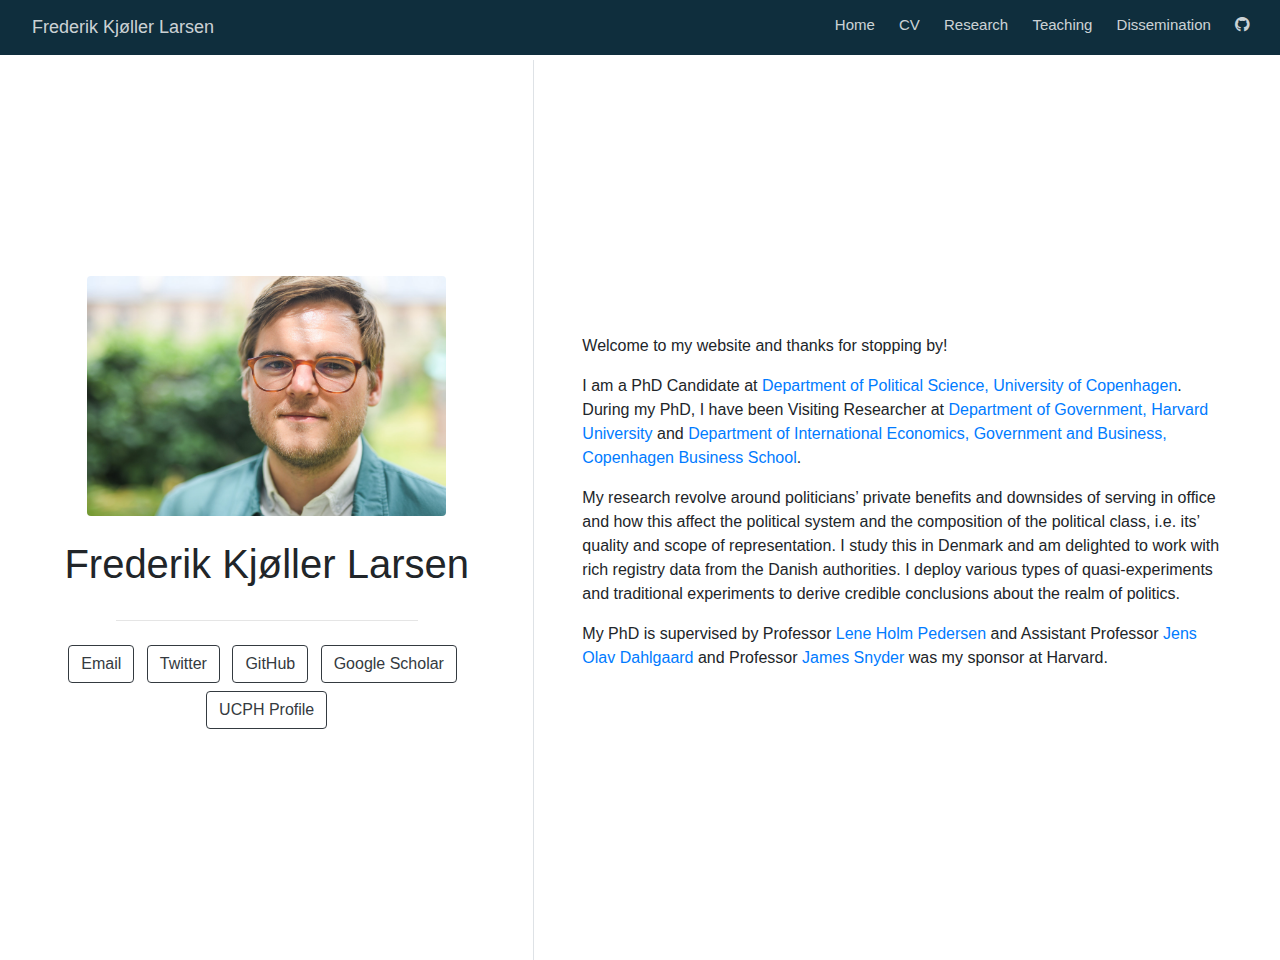
==== docs/index.html @ fbfe48b0 "update" ====
<!doctype html>
<html lang="en">
  <head>
    <!-- Required meta tags -->
    <meta charset="utf-8">
    <meta name="viewport" content="width=device-width, initial-scale=1, shrink-to-fit=no">

    <!-- Bootstrap CSS -->
    <link rel="stylesheet" href="https://stackpath.bootstrapcdn.com/bootstrap/4.5.0/css/bootstrap.min.css">

    <link href="https://fonts.googleapis.com/css2?family=Roboto+Slab&display=swap" rel="stylesheet">
    <style type="text/css">body {font-family: 'Roboto Slab', serif;}</style>

    <title>Frederik Kjøller Larsen</title>

    
          <!--radix_placeholder_navigation_in_header-->
          <meta name="distill:offset" content=""/>

          <script type="application/javascript">

            window.headroom_prevent_pin = false;

            window.document.addEventListener("DOMContentLoaded", function (event) {

              // initialize headroom for banner
              var header = $('header').get(0);
              var headerHeight = header.offsetHeight;
              var headroom = new Headroom(header, {
                tolerance: 5,
                onPin : function() {
                  if (window.headroom_prevent_pin) {
                    window.headroom_prevent_pin = false;
                    headroom.unpin();
                  }
                }
              });
              headroom.init();
              if(window.location.hash)
                headroom.unpin();
              $(header).addClass('headroom--transition');

              // offset scroll location for banner on hash change
              // (see: https://github.com/WickyNilliams/headroom.js/issues/38)
              window.addEventListener("hashchange", function(event) {
                window.scrollTo(0, window.pageYOffset - (headerHeight + 25));
              });

              // responsive menu
              $('.distill-site-header').each(function(i, val) {
                var topnav = $(this);
                var toggle = topnav.find('.nav-toggle');
                toggle.on('click', function() {
                  topnav.toggleClass('responsive');
                });
              });

              // nav dropdowns
              $('.nav-dropbtn').click(function(e) {
                $(this).next('.nav-dropdown-content').toggleClass('nav-dropdown-active');
                $(this).parent().siblings('.nav-dropdown')
                   .children('.nav-dropdown-content').removeClass('nav-dropdown-active');
              });
              $("body").click(function(e){
                $('.nav-dropdown-content').removeClass('nav-dropdown-active');
              });
              $(".nav-dropdown").click(function(e){
                e.stopPropagation();
              });
            });
          </script>

          <style type="text/css">

          /* Theme (user-documented overrideables for nav appearance) */

          .distill-site-nav {
            color: rgba(255, 255, 255, 0.8);
            background-color: #0F2E3D;
            font-size: 15px;
            font-weight: 300;
          }

          .distill-site-nav a {
            color: inherit;
            text-decoration: none;
          }

          .distill-site-nav a:hover {
            color: white;
          }

          @media print {
            .distill-site-nav {
              display: none;
            }
          }

          .distill-site-header {

          }

          .distill-site-footer {

          }


          /* Site Header */

          .distill-site-header {
            width: 100%;
            box-sizing: border-box;
            z-index: 3;
          }

          .distill-site-header .nav-left {
            display: inline-block;
            margin-left: 8px;
          }

          @media screen and (max-width: 768px) {
            .distill-site-header .nav-left {
              margin-left: 0;
            }
          }


          .distill-site-header .nav-right {
            float: right;
            margin-right: 8px;
          }

          .distill-site-header a,
          .distill-site-header .title {
            display: inline-block;
            text-align: center;
            padding: 14px 10px 14px 10px;
          }

          .distill-site-header .title {
            font-size: 18px;
            min-width: 150px;
          }

          .distill-site-header .logo {
            padding: 0;
          }

          .distill-site-header .logo img {
            display: none;
            max-height: 20px;
            width: auto;
            margin-bottom: -4px;
          }

          .distill-site-header .nav-image img {
            max-height: 18px;
            width: auto;
            display: inline-block;
            margin-bottom: -3px;
          }



          @media screen and (min-width: 1000px) {
            .distill-site-header .logo img {
              display: inline-block;
            }
            .distill-site-header .nav-left {
              margin-left: 20px;
            }
            .distill-site-header .nav-right {
              margin-right: 20px;
            }
            .distill-site-header .title {
              padding-left: 12px;
            }
          }


          .distill-site-header .nav-toggle {
            display: none;
          }

          .nav-dropdown {
            display: inline-block;
            position: relative;
          }

          .nav-dropdown .nav-dropbtn {
            border: none;
            outline: none;
            color: rgba(255, 255, 255, 0.8);
            padding: 16px 10px;
            background-color: transparent;
            font-family: inherit;
            font-size: inherit;
            font-weight: inherit;
            margin: 0;
            margin-top: 1px;
            z-index: 2;
          }

          .nav-dropdown-content {
            display: none;
            position: absolute;
            background-color: white;
            min-width: 200px;
            border: 1px solid rgba(0,0,0,0.15);
            border-radius: 4px;
            box-shadow: 0px 8px 16px 0px rgba(0,0,0,0.1);
            z-index: 1;
            margin-top: 2px;
            white-space: nowrap;
            padding-top: 4px;
            padding-bottom: 4px;
          }

          .nav-dropdown-content hr {
            margin-top: 4px;
            margin-bottom: 4px;
            border: none;
            border-bottom: 1px solid rgba(0, 0, 0, 0.1);
          }

          .nav-dropdown-active {
            display: block;
          }

          .nav-dropdown-content a, .nav-dropdown-content .nav-dropdown-header {
            color: black;
            padding: 6px 24px;
            text-decoration: none;
            display: block;
            text-align: left;
          }

          .nav-dropdown-content .nav-dropdown-header {
            display: block;
            padding: 5px 24px;
            padding-bottom: 0;
            text-transform: uppercase;
            font-size: 14px;
            color: #999999;
            white-space: nowrap;
          }

          .nav-dropdown:hover .nav-dropbtn {
            color: white;
          }

          .nav-dropdown-content a:hover {
            background-color: #ddd;
            color: black;
          }

          .nav-right .nav-dropdown-content {
            margin-left: -45%;
            right: 0;
          }

          @media screen and (max-width: 768px) {
            .distill-site-header a, .distill-site-header .nav-dropdown  {display: none;}
            .distill-site-header a.nav-toggle {
              float: right;
              display: block;
            }
            .distill-site-header .title {
              margin-left: 0;
            }
            .distill-site-header .nav-right {
              margin-right: 0;
            }
            .distill-site-header {
              overflow: hidden;
            }
            .nav-right .nav-dropdown-content {
              margin-left: 0;
            }
          }


          @media screen and (max-width: 768px) {
            .distill-site-header.responsive {position: relative; min-height: 500px; }
            .distill-site-header.responsive a.nav-toggle {
              position: absolute;
              right: 0;
              top: 0;
            }
            .distill-site-header.responsive a,
            .distill-site-header.responsive .nav-dropdown {
              display: block;
              text-align: left;
            }
            .distill-site-header.responsive .nav-left,
            .distill-site-header.responsive .nav-right {
              width: 100%;
            }
            .distill-site-header.responsive .nav-dropdown {float: none;}
            .distill-site-header.responsive .nav-dropdown-content {position: relative;}
            .distill-site-header.responsive .nav-dropdown .nav-dropbtn {
              display: block;
              width: 100%;
              text-align: left;
            }
          }

          /* Site Footer */

          .distill-site-footer {
            width: 100%;
            overflow: hidden;
            box-sizing: border-box;
            z-index: 3;
            margin-top: 30px;
            padding-top: 30px;
            padding-bottom: 30px;
            text-align: center;
          }

          /* Headroom */

          d-title {
            padding-top: 6rem;
          }

          @media print {
            d-title {
              padding-top: 4rem;
            }
          }

          .headroom {
            z-index: 1000;
            position: fixed;
            top: 0;
            left: 0;
            right: 0;
          }

          .headroom--transition {
            transition: all .4s ease-in-out;
          }

          .headroom--unpinned {
            top: -100px;
          }

          .headroom--pinned {
            top: 0;
          }

          /* adjust viewport for navbar height */
          /* helps vertically center bootstrap (non-distill) content */
          .min-vh-100 {
            min-height: calc(100vh - 100px) !important;
          }

          </style>

          <script src="site_libs/jquery-3.6.0/jquery-3.6.0.min.js"></script>
          <link href="site_libs/font-awesome-5.1.0/css/all.css" rel="stylesheet"/>
          <link href="site_libs/font-awesome-5.1.0/css/v4-shims.css" rel="stylesheet"/>
          <script src="site_libs/headroom-0.9.4/headroom.min.js"></script>
          <script src="site_libs/autocomplete-0.37.1/autocomplete.min.js"></script>
          <script src="site_libs/fuse-6.4.1/fuse.min.js"></script>

          <script type="application/javascript">

          function getMeta(metaName) {
            var metas = document.getElementsByTagName('meta');
            for (let i = 0; i < metas.length; i++) {
              if (metas[i].getAttribute('name') === metaName) {
                return metas[i].getAttribute('content');
              }
            }
            return '';
          }

          function offsetURL(url) {
            var offset = getMeta('distill:offset');
            return offset ? offset + '/' + url : url;
          }

          function createFuseIndex() {

            // create fuse index
            var options = {
              keys: [
                { name: 'title', weight: 20 },
                { name: 'categories', weight: 15 },
                { name: 'description', weight: 10 },
                { name: 'contents', weight: 5 },
              ],
              ignoreLocation: true,
              threshold: 0
            };
            var fuse = new window.Fuse([], options);

            // fetch the main search.json
            return fetch(offsetURL('search.json'))
              .then(function(response) {
                if (response.status == 200) {
                  return response.json().then(function(json) {
                    // index main articles
                    json.articles.forEach(function(article) {
                      fuse.add(article);
                    });
                    // download collections and index their articles
                    return Promise.all(json.collections.map(function(collection) {
                      return fetch(offsetURL(collection)).then(function(response) {
                        if (response.status === 200) {
                          return response.json().then(function(articles) {
                            articles.forEach(function(article) {
                              fuse.add(article);
                            });
                          })
                        } else {
                          return Promise.reject(
                            new Error('Unexpected status from search index request: ' +
                                      response.status)
                          );
                        }
                      });
                    })).then(function() {
                      return fuse;
                    });
                  });

                } else {
                  return Promise.reject(
                    new Error('Unexpected status from search index request: ' +
                                response.status)
                  );
                }
              });
          }

          window.document.addEventListener("DOMContentLoaded", function (event) {

            // get search element (bail if we don't have one)
            var searchEl = window.document.getElementById('distill-search');
            if (!searchEl)
              return;

            createFuseIndex()
              .then(function(fuse) {

                // make search box visible
                searchEl.classList.remove('hidden');

                // initialize autocomplete
                var options = {
                  autoselect: true,
                  hint: false,
                  minLength: 2,
                };
                window.autocomplete(searchEl, options, [{
                  source: function(query, callback) {
                    const searchOptions = {
                      isCaseSensitive: false,
                      shouldSort: true,
                      minMatchCharLength: 2,
                      limit: 10,
                    };
                    var results = fuse.search(query, searchOptions);
                    callback(results
                      .map(function(result) { return result.item; })
                    );
                  },
                  templates: {
                    suggestion: function(suggestion) {
                      var img = suggestion.preview && Object.keys(suggestion.preview).length > 0
                        ? `<img src="${offsetURL(suggestion.preview)}"</img>`
                        : '';
                      var html = `
                        <div class="search-item">
                          <h3>${suggestion.title}</h3>
                          <div class="search-item-description">
                            ${suggestion.description || ''}
                          </div>
                          <div class="search-item-preview">
                            ${img}
                          </div>
                        </div>
                      `;
                      return html;
                    }
                  }
                }]).on('autocomplete:selected', function(event, suggestion) {
                  window.location.href = offsetURL(suggestion.path);
                });
                // remove inline display style on autocompleter (we want to
                // manage responsive display via css)
                $('.algolia-autocomplete').css("display", "");
              })
              .catch(function(error) {
                console.log(error);
              });

          });

          </script>

          <style type="text/css">

          .nav-search {
            font-size: x-small;
          }

          /* Algolioa Autocomplete */

          .algolia-autocomplete {
            display: inline-block;
            margin-left: 10px;
            vertical-align: sub;
            background-color: white;
            color: black;
            padding: 6px;
            padding-top: 8px;
            padding-bottom: 0;
            border-radius: 6px;
            border: 1px #0F2E3D solid;
            width: 180px;
          }


          @media screen and (max-width: 768px) {
            .distill-site-nav .algolia-autocomplete {
              display: none;
              visibility: hidden;
            }
            .distill-site-nav.responsive .algolia-autocomplete {
              display: inline-block;
              visibility: visible;
            }
            .distill-site-nav.responsive .algolia-autocomplete .aa-dropdown-menu {
              margin-left: 0;
              width: 400px;
              max-height: 400px;
            }
          }

          .algolia-autocomplete .aa-input, .algolia-autocomplete .aa-hint {
            width: 90%;
            outline: none;
            border: none;
          }

          .algolia-autocomplete .aa-hint {
            color: #999;
          }
          .algolia-autocomplete .aa-dropdown-menu {
            width: 550px;
            max-height: 70vh;
            overflow-x: visible;
            overflow-y: scroll;
            padding: 5px;
            margin-top: 3px;
            margin-left: -150px;
            background-color: #fff;
            border-radius: 5px;
            border: 1px solid #999;
            border-top: none;
          }

          .algolia-autocomplete .aa-dropdown-menu .aa-suggestion {
            cursor: pointer;
            padding: 5px 4px;
            border-bottom: 1px solid #eee;
          }

          .algolia-autocomplete .aa-dropdown-menu .aa-suggestion:last-of-type {
            border-bottom: none;
            margin-bottom: 2px;
          }

          .algolia-autocomplete .aa-dropdown-menu .aa-suggestion .search-item {
            overflow: hidden;
            font-size: 0.8em;
            line-height: 1.4em;
          }

          .algolia-autocomplete .aa-dropdown-menu .aa-suggestion .search-item h3 {
            font-size: 1rem;
            margin-block-start: 0;
            margin-block-end: 5px;
          }

          .algolia-autocomplete .aa-dropdown-menu .aa-suggestion .search-item-description {
            display: inline-block;
            overflow: hidden;
            height: 2.8em;
            width: 80%;
            margin-right: 4%;
          }

          .algolia-autocomplete .aa-dropdown-menu .aa-suggestion .search-item-preview {
            display: inline-block;
            width: 15%;
          }

          .algolia-autocomplete .aa-dropdown-menu .aa-suggestion .search-item-preview img {
            height: 3em;
            width: auto;
            display: none;
          }

          .algolia-autocomplete .aa-dropdown-menu .aa-suggestion .search-item-preview img[src] {
            display: initial;
          }

          .algolia-autocomplete .aa-dropdown-menu .aa-suggestion.aa-cursor {
            background-color: #eee;
          }
          .algolia-autocomplete .aa-dropdown-menu .aa-suggestion em {
            font-weight: bold;
            font-style: normal;
          }

          </style>


          <!--/radix_placeholder_navigation_in_header-->
          <!--radix_placeholder_site_in_header-->
          <!--/radix_placeholder_site_in_header-->
          
          <style type="text/css">
          body {
            padding-top: 60px;
          }
          </style>
          <style type="text/css">
          /* base variables */

          /* Edit the CSS properties in this file to create a custom
             Distill theme. Only edit values in the right column
             for each row; values shown are the CSS defaults.
             To return any property to the default,
             you may set its value to: unset
             All rows must end with a semi-colon.                      */

          /* Optional: embed custom fonts here with `@import`          */
          /* This must remain at the top of this file.                 */



          html {
            /*-- Main font sizes --*/
            --title-size:      50px;
            --body-size:       1.06rem;
            --code-size:       14px;
            --aside-size:      12px;
            --fig-cap-size:    13px;
            /*-- Main font colors --*/
            --title-color:     #000000;
            --header-color:    rgba(0, 0, 0, 0.8);
            --body-color:      rgba(0, 0, 0, 0.8);
            --aside-color:     rgba(0, 0, 0, 0.6);
            --fig-cap-color:   rgba(0, 0, 0, 0.6);
            /*-- Specify custom fonts ~~~ must be imported above   --*/
            --heading-font:    sans-serif;
            --mono-font:       monospace;
            --body-font:       sans-serif;
            --navbar-font:     sans-serif;  /* websites + blogs only */
          }

          /*-- ARTICLE METADATA --*/
          d-byline {
            --heading-size:    0.6rem;
            --heading-color:   rgba(0, 0, 0, 0.5);
            --body-size:       0.8rem;
            --body-color:      rgba(0, 0, 0, 0.8);
          }

          /*-- ARTICLE TABLE OF CONTENTS --*/
          .d-contents {
            --heading-size:    18px;
            --contents-size:   13px;
          }

          /*-- ARTICLE APPENDIX --*/
          d-appendix {
            --heading-size:    15px;
            --heading-color:   rgba(0, 0, 0, 0.65);
            --text-size:       0.8em;
            --text-color:      rgba(0, 0, 0, 0.5);
          }

          /*-- WEBSITE HEADER + FOOTER --*/
          /* These properties only apply to Distill sites and blogs  */

          .distill-site-header {
            --title-size:       18px;
            --text-color:       rgba(255, 255, 255, 0.8);
            --text-size:        15px;
            --hover-color:      white;
            --bkgd-color:       #0F2E3D;
          }

          .distill-site-footer {
            --text-color:       rgba(255, 255, 255, 0.8);
            --text-size:        15px;
            --hover-color:      white;
            --bkgd-color:       #0F2E3D;
          }

          /*-- Additional custom styles --*/
          /* Add any additional CSS rules below                      */
          </style>
          <style type="text/css">
          /* base variables */

          /* Edit the CSS properties in this file to create a custom
             Distill theme. Only edit values in the right column
             for each row; values shown are the CSS defaults.
             To return any property to the default,
             you may set its value to: unset
             All rows must end with a semi-colon.                      */

          /* Optional: embed custom fonts here with `@import`          */
          /* This must remain at the top of this file.                 */



          html {
            /*-- Main font sizes --*/
            --title-size:      25px;
            --body-size:       0.85rem;
            --code-size:       14px;
            --aside-size:      12px;
            --fig-cap-size:    13px;
            /*-- Main font colors --*/
            --title-color:     #000000; /* this is title like "research" */
            --header-color:    rgba(0, 0, 0, 0.8); /* header */
            --body-color:      rgba(0, 0, 0, 0.8); /* selve brødteksten */
            --aside-color:     rgba(0, 0, 0, 0.6);
            --fig-cap-color:   rgba(0, 0, 0, 0.6);
            /*-- Specify custom fonts ~~~ must be imported above   --*/
            --heading-font:    sans-serif;
            --mono-font:       monospace;
            --body-font:       sans-serif;
            --navbar-font:     sans-serif;  /* websites + blogs only */
          }

          /*-- ARTICLE METADATA --*/
          d-byline {
            --heading-size:    0.6rem;
            --heading-color:   rgba(0, 0, 0, 0.5);
            --body-size:       0.8rem;
            --body-color:      rgba(0, 0, 0, 0.8);
          }

          /*-- ARTICLE TABLE OF CONTENTS --*/
          .d-contents {
            --heading-size:    18px;
            --contents-size:   13px;
          }

          /*-- ARTICLE APPENDIX --*/
          d-appendix {
            --heading-size:    15px;
            --heading-color:   rgba(0, 0, 0, 0.65);
            --text-size:       0.8em;
            --text-color:      rgba(0, 0, 0, 0.5);
          }

          /*-- WEBSITE HEADER + FOOTER --*/
          /* These properties only apply to Distill sites and blogs  */

          .distill-site-header {
            --title-size:       18px;
            --text-color:       rgba(255, 255, 255, 0.8);
            --text-size:        15px;
            --hover-color:      white;
            --bkgd-color:       #0F2E3D;
          }

          .distill-site-footer {
            --text-color:       rgba(255, 255, 255, 0.8);
            --text-size:        15px;
            --hover-color:      white;
            --bkgd-color:       #0F2E3D;
          }

          /*-- Additional custom styles --*/
          /* Add any additional CSS rules below                      */

          .posts-list .metadata .publishedDate {
              color: rgb(249, 83, 85);
          }

          /* Line spacing 
          .adjust-line-height {
            line-height: 1em;
          }*/

          /* Use specific font in the body of the text */
          /*html, body, p {
              /*font-weight: 200;*/
              /*line-height: 1rem;
              /*font-style: normal;*/
          /*} */</style>
          <style type="text/css">
          /* base style */

          /* FONT FAMILIES */

          :root {
            --heading-default: -apple-system, BlinkMacSystemFont, "Segoe UI", Roboto, Oxygen, Ubuntu, Cantarell, "Fira Sans", "Droid Sans", "Helvetica Neue", Arial, sans-serif;
            --mono-default: Consolas, Monaco, 'Andale Mono', 'Ubuntu Mono', monospace;
            --body-default: -apple-system, BlinkMacSystemFont, "Segoe UI", Roboto, Oxygen, Ubuntu, Cantarell, "Fira Sans", "Droid Sans", "Helvetica Neue", Arial, sans-serif;
          }

          body,
          .posts-list .post-preview p,
          .posts-list .description p {
            font-family: var(--body-font), var(--body-default);
          }

          h1, h2, h3, h4, h5, h6,
          .posts-list .post-preview h2,
          .posts-list .description h2 {
            font-family: var(--heading-font), var(--heading-default);
          }

          d-article div.sourceCode code,
          d-article pre code {
            font-family: var(--mono-font), var(--mono-default);
          }


          /*-- TITLE --*/
          d-title h1,
          .posts-list > h1 {
            color: var(--title-color, black);
          }

          d-title h1 {
            font-size: var(--title-size, 50px);
          }

          /*-- HEADERS --*/
          d-article h1,
          d-article h2,
          d-article h3,
          d-article h4,
          d-article h5,
          d-article h6 {
            color: var(--header-color, rgba(0, 0, 0, 0.8));
          }

          /*-- BODY --*/
          d-article > p,  /* only text inside of <p> tags */
          d-article > ul, /* lists */
          d-article > ol {
            color: var(--body-color, rgba(0, 0, 0, 0.8));
            font-size: var(--body-size, 1.06rem);
          }


          /*-- CODE --*/
          d-article div.sourceCode code,
          d-article pre code {
            font-size: var(--code-size, 14px);
          }

          /*-- ASIDE --*/
          d-article aside {
            font-size: var(--aside-size, 12px);
            color: var(--aside-color, rgba(0, 0, 0, 0.6));
          }

          /*-- FIGURE CAPTIONS --*/
          figure .caption,
          figure figcaption,
          .figure .caption {
            font-size: var(--fig-cap-size, 13px);
            color: var(--fig-cap-color, rgba(0, 0, 0, 0.6));
          }

          /*-- METADATA --*/
          d-byline h3 {
            font-size: var(--heading-size, 0.6rem);
            color: var(--heading-color, rgba(0, 0, 0, 0.5));
          }

          d-byline {
            font-size: var(--body-size, 0.8rem);
            color: var(--body-color, rgba(0, 0, 0, 0.8));
          }

          d-byline a,
          d-article d-byline a {
            color: var(--body-color, rgba(0, 0, 0, 0.8));
          }

          /*-- TABLE OF CONTENTS --*/
          .d-contents nav h3 {
            font-size: var(--heading-size, 18px);
          }

          .d-contents nav a {
            font-size: var(--contents-size, 13px);
          }

          /*-- APPENDIX --*/
          d-appendix h3 {
            font-size: var(--heading-size, 15px);
            color: var(--heading-color, rgba(0, 0, 0, 0.65));
          }

          d-appendix {
            font-size: var(--text-size, 0.8em);
            color: var(--text-color, rgba(0, 0, 0, 0.5));
          }

          d-appendix d-footnote-list a.footnote-backlink {
            color: var(--text-color, rgba(0, 0, 0, 0.5));
          }

          /*-- WEBSITE HEADER + FOOTER --*/
          .distill-site-header .title {
            font-size: var(--title-size, 18px);
            font-family: var(--navbar-font), var(--heading-default);
          }

          .distill-site-header a,
          .nav-dropdown .nav-dropbtn {
            font-family: var(--navbar-font), var(--heading-default);
          }

          .nav-dropdown .nav-dropbtn {
            color: var(--text-color, rgba(255, 255, 255, 0.8));
            font-size: var(--text-size, 15px);
          }

          .distill-site-header a:hover,
          .nav-dropdown:hover .nav-dropbtn {
            color: var(--hover-color, white);
          }

          .distill-site-header {
            font-size: var(--text-size, 15px);
            color: var(--text-color, rgba(255, 255, 255, 0.8));
            background-color: var(--bkgd-color, #0F2E3D);
          }

          .distill-site-footer {
            font-size: var(--text-size, 15px);
            color: var(--text-color, rgba(255, 255, 255, 0.8));
            background-color: var(--bkgd-color, #0F2E3D);
          }

          .distill-site-footer a:hover {
            color: var(--hover-color, white);
          }</style>
          <script src="/Library/Frameworks/R.framework/Versions/4.1/Resources/library/rmarkdown/rmd/h/pandoc/header-attrs.js"></script>
    
    
  </head>
  <body>

          <!--radix_placeholder_navigation_before_body-->
          <header class="header header--fixed" role="banner">
          <nav class="distill-site-nav distill-site-header">
          <div class="nav-left">
          <a href="index.html" class="title">Frederik Kjøller Larsen</a>
          </div>
          <div class="nav-right">
          <a href="index.html">Home</a>
          <a href="cv.html">CV</a>
          <a href="research.html">Research</a>
          <a href="teaching.html">Teaching</a>
          <a href="dissemination.html">Dissemination</a>
          <a href="https://github.com/fkjoellerlarsen">
          <i class="fab fa-github" aria-hidden="true"></i>
          </a>
          <a href="javascript:void(0);" class="nav-toggle">&#9776;</a>
          </div>
          </nav>
          </header>
          <!--/radix_placeholder_navigation_before_body-->
          <!--radix_placeholder_site_before_body-->
          <!--/radix_placeholder_site_before_body-->
    
    <div class="container-fluid d-none d-lg-block d-xl-block">
      <div class="d-flex row flex-row vh-100">
        <div class="d-flex flex-column col-5 align-items-center text-center align-self-center">
          <div class="mx-auto text-center">
            <div class="p-3">
              <img src="images/image_of_me.jpg" style="height:15rem" class="rounded">
            </div>
            <div class="p-2">
              <h1>Frederik Kjøller Larsen</h1>
            </div>
            <hr style="width:60%;"/>
            <div class="p-2">
              <div id="icon-list">
                <ul class="list-inline">
                                    <li class="list-inline-item">
                    <a href=mailto:fkl@ifs.ku.dk>
                      <button type="button" class="btn btn-outline-dark mb-2">
                        Email
                      </button>
                    </a>
                  </li>
                                    <li class="list-inline-item">
                    <a href=https://twitter.com/fkjoellerlarsen>
                      <button type="button" class="btn btn-outline-dark mb-2">
                        Twitter
                      </button>
                    </a>
                  </li>
                                    <li class="list-inline-item">
                    <a href=https://github.com/fkjoellerlarsen>
                      <button type="button" class="btn btn-outline-dark mb-2">
                        GitHub
                      </button>
                    </a>
                  </li>
                                    <li class="list-inline-item">
                    <a href=https://scholar.google.com/citations?user=2jFLHrgAAAAJ&amp;hl=en&amp;oi=ao>
                      <button type="button" class="btn btn-outline-dark mb-2">
                        Google Scholar
                      </button>
                    </a>
                  </li>
                                    <li class="list-inline-item">
                    <a href=https://politicalscience.ku.dk/staff/phd/?pure=en/persons/490612>
                      <button type="button" class="btn btn-outline-dark mb-2">
                        UCPH Profile
                      </button>
                    </a>
                  </li>
                                  </ul>
              </div>
            </div>
          </div>
        </div>
        <div class="d-flex flex-column vh-100 border-left"></div>
        <div class="d-flex flex-column col px-5 align-items-center align-self-center mh-100" style="overflow-y: scroll;">
          <div class="my-5" id="content">
            <p>Welcome to my website and thanks for stopping by!</p>
            <p>I am a PhD Candidate at <a
            href="https://politicalscience.ku.dk/">Department of
            Political Science, University of Copenhagen</a>. During my
            PhD, I have been Visiting Researcher at <a
            href="https://gov.harvard.edu">Department of Government,
            Harvard University</a> and <a
            href="https://www.cbs.dk/en/research/departments-and-centres/department-of-international-economics-government-and-business">Department
            of International Economics, Government and Business,
            Copenhagen Business School</a>.</p>
            <p>My research revolve around politicians’ private benefits
            and downsides of serving in office and how this affect the
            political system and the composition of the political class,
            i.e. its’ quality and scope of representation. I study this
            in Denmark and am delighted to work with rich registry data
            from the Danish authorities. I deploy various types of
            quasi-experiments and traditional experiments to derive
            credible conclusions about the realm of politics.</p>
            <p>My PhD is supervised by Professor <a
            href="https://politicalscience.ku.dk/staff/Academic_staff/?pure=en/persons/16215">Lene
            Holm Pedersen</a> and Assistant Professor <a
            href="https://jodahlgaard.com/">Jens Olav Dahlgaard</a> and
            Professor <a
            href="https://scholar.harvard.edu/jsnyder/home">James
            Snyder</a> was my sponsor at Harvard.</p>
          </div>
        </div>
      </div>
    </div>

    <div class="container-flex min-vh-100 d-block d-lg-none d-xl-none">
      <div class="d-flex flex-row justify-content-center">
        <div class="d-flex flex-col">
          <div class="mx-auto">
            <div class="p-3 mt-3 text-center">
              <img src="images/image_of_me.jpg" style="height:15rem" class="rounded">
            </div>
            <div class="p-2 text-center">
              <h1>Frederik Kjøller Larsen</h1>
            </div>
            <hr style="width:60%;"/>

            <div class="row justify-content-center align-items-center">
              <div class="col-8 p-1 text-center">
                <div class="list-group">
                                    <a href=mailto:fkl@ifs.ku.dk>
                    <button type="button" class="list-group-item list-group-item-action my-1 rounded">
                      Email
                    </button>
                  </a>
                                    <a href=https://twitter.com/fkjoellerlarsen>
                    <button type="button" class="list-group-item list-group-item-action my-1 rounded">
                      Twitter
                    </button>
                  </a>
                                    <a href=https://github.com/fkjoellerlarsen>
                    <button type="button" class="list-group-item list-group-item-action my-1 rounded">
                      GitHub
                    </button>
                  </a>
                                    <a href=https://scholar.google.com/citations?user=2jFLHrgAAAAJ&amp;hl=en&amp;oi=ao>
                    <button type="button" class="list-group-item list-group-item-action my-1 rounded">
                      Google Scholar
                    </button>
                  </a>
                                    <a href=https://politicalscience.ku.dk/staff/phd/?pure=en/persons/490612>
                    <button type="button" class="list-group-item list-group-item-action my-1 rounded">
                      UCPH Profile
                    </button>
                  </a>
                                  </div>
              </div>
            </div>
            <div class="p pt-4 px-5">
              <p>Welcome to my website and thanks for stopping by!</p>
              <p>I am a PhD Candidate at <a
              href="https://politicalscience.ku.dk/">Department of
              Political Science, University of Copenhagen</a>. During my
              PhD, I have been Visiting Researcher at <a
              href="https://gov.harvard.edu">Department of Government,
              Harvard University</a> and <a
              href="https://www.cbs.dk/en/research/departments-and-centres/department-of-international-economics-government-and-business">Department
              of International Economics, Government and Business,
              Copenhagen Business School</a>.</p>
              <p>My research revolve around politicians’ private
              benefits and downsides of serving in office and how this
              affect the political system and the composition of the
              political class, i.e. its’ quality and scope of
              representation. I study this in Denmark and am delighted
              to work with rich registry data from the Danish
              authorities. I deploy various types of quasi-experiments
              and traditional experiments to derive credible conclusions
              about the realm of politics.</p>
              <p>My PhD is supervised by Professor <a
              href="https://politicalscience.ku.dk/staff/Academic_staff/?pure=en/persons/16215">Lene
              Holm Pedersen</a> and Assistant Professor <a
              href="https://jodahlgaard.com/">Jens Olav Dahlgaard</a>
              and Professor <a
              href="https://scholar.harvard.edu/jsnyder/home">James
              Snyder</a> was my sponsor at Harvard.</p>
            </div>
        </div>
      </div>
    </div>

    <!-- Optional JavaScript -->
    <!-- jQuery first, then Popper.js, then Bootstrap JS -->
    <script src="https://code.jquery.com/jquery-3.5.1.slim.min.js" integrity="sha384-DfXdz2htPH0lsSSs5nCTpuj/zy4C+OGpamoFVy38MVBnE+IbbVYUew+OrCXaRkfj" crossorigin="anonymous"></script>
    <script src="https://cdn.jsdelivr.net/npm/popper.js@1.16.0/dist/umd/popper.min.js" integrity="sha384-Q6E9RHvbIyZFJoft+2mJbHaEWldlvI9IOYy5n3zV9zzTtmI3UksdQRVvoxMfooAo" crossorigin="anonymous"></script>
    <script src="https://stackpath.bootstrapcdn.com/bootstrap/4.5.0/js/bootstrap.min.js" integrity="sha384-OgVRvuATP1z7JjHLkuOU7Xw704+h835Lr+6QL9UvYjZE3Ipu6Tp75j7Bh/kR0JKI" crossorigin="anonymous"></script>

      <!--radix_placeholder_site_after_body-->
      <!--/radix_placeholder_site_after_body-->
      <!--radix_placeholder_navigation_after_body-->
      <!--/radix_placeholder_navigation_after_body-->
  
  </body>
</html>
---- docs/site_libs/font-awesome-5.1.0/css/all.css ----
/*!
 * Font Awesome Free 5.1.0 by @fontawesome - https://fontawesome.com
 * License - https://fontawesome.com/license (Icons: CC BY 4.0, Fonts: SIL OFL 1.1, Code: MIT License)
 */
.fa,.fab,.fal,.far,.fas{-moz-osx-font-smoothing:grayscale;-webkit-font-smoothing:antialiased;display:inline-block;font-style:normal;font-variant:normal;text-rendering:auto;line-height:1}.fa-lg{font-size:1.33333em;line-height:.75em;vertical-align:-.0667em}.fa-xs{font-size:.75em}.fa-sm{font-size:.875em}.fa-1x{font-size:1em}.fa-2x{font-size:2em}.fa-3x{font-size:3em}.fa-4x{font-size:4em}.fa-5x{font-size:5em}.fa-6x{font-size:6em}.fa-7x{font-size:7em}.fa-8x{font-size:8em}.fa-9x{font-size:9em}.fa-10x{font-size:10em}.fa-fw{text-align:center;width:1.25em}.fa-ul{list-style-type:none;margin-left:2.5em;padding-left:0}.fa-ul>li{position:relative}.fa-li{left:-2em;position:absolute;text-align:center;width:2em;line-height:inherit}.fa-border{border:.08em solid #eee;border-radius:.1em;padding:.2em .25em .15em}.fa-pull-left{float:left}.fa-pull-right{float:right}.fa.fa-pull-left,.fab.fa-pull-left,.fal.fa-pull-left,.far.fa-pull-left,.fas.fa-pull-left{margin-right:.3em}.fa.fa-pull-right,.fab.fa-pull-right,.fal.fa-pull-right,.far.fa-pull-right,.fas.fa-pull-right{margin-left:.3em}.fa-spin{animation:a 2s infinite linear}.fa-pulse{animation:a 1s infinite steps(8)}@keyframes a{0%{transform:rotate(0deg)}to{transform:rotate(1turn)}}.fa-rotate-90{-ms-filter:"progid:DXImageTransform.Microsoft.BasicImage(rotation=1)";transform:rotate(90deg)}.fa-rotate-180{-ms-filter:"progid:DXImageTransform.Microsoft.BasicImage(rotation=2)";transform:rotate(180deg)}.fa-rotate-270{-ms-filter:"progid:DXImageTransform.Microsoft.BasicImage(rotation=3)";transform:rotate(270deg)}.fa-flip-horizontal{-ms-filter:"progid:DXImageTransform.Microsoft.BasicImage(rotation=0, mirror=1)";transform:scaleX(-1)}.fa-flip-vertical{transform:scaleY(-1)}.fa-flip-horizontal.fa-flip-vertical,.fa-flip-vertical{-ms-filter:"progid:DXImageTransform.Microsoft.BasicImage(rotation=2, mirror=1)"}.fa-flip-horizontal.fa-flip-vertical{transform:scale(-1)}:root .fa-flip-horizontal,:root .fa-flip-vertical,:root .fa-rotate-90,:root .fa-rotate-180,:root .fa-rotate-270{-webkit-filter:none;filter:none}.fa-stack{display:inline-block;height:2em;line-height:2em;position:relative;vertical-align:middle;width:2em}.fa-stack-1x,.fa-stack-2x{left:0;position:absolute;text-align:center;width:100%}.fa-stack-1x{line-height:inherit}.fa-stack-2x{font-size:2em}.fa-inverse{color:#fff}.fa-500px:before{content:"\f26e"}.fa-accessible-icon:before{content:"\f368"}.fa-accusoft:before{content:"\f369"}.fa-address-book:before{content:"\f2b9"}.fa-address-card:before{content:"\f2bb"}.fa-adjust:before{content:"\f042"}.fa-adn:before{content:"\f170"}.fa-adversal:before{content:"\f36a"}.fa-affiliatetheme:before{content:"\f36b"}.fa-algolia:before{content:"\f36c"}.fa-align-center:before{content:"\f037"}.fa-align-justify:before{content:"\f039"}.fa-align-left:before{content:"\f036"}.fa-align-right:before{content:"\f038"}.fa-allergies:before{content:"\f461"}.fa-amazon:before{content:"\f270"}.fa-amazon-pay:before{content:"\f42c"}.fa-ambulance:before{content:"\f0f9"}.fa-american-sign-language-interpreting:before{content:"\f2a3"}.fa-amilia:before{content:"\f36d"}.fa-anchor:before{content:"\f13d"}.fa-android:before{content:"\f17b"}.fa-angellist:before{content:"\f209"}.fa-angle-double-down:before{content:"\f103"}.fa-angle-double-left:before{content:"\f100"}.fa-angle-double-right:before{content:"\f101"}.fa-angle-double-up:before{content:"\f102"}.fa-angle-down:before{content:"\f107"}.fa-angle-left:before{content:"\f104"}.fa-angle-right:before{content:"\f105"}.fa-angle-up:before{content:"\f106"}.fa-angry:before{content:"\f556"}.fa-angrycreative:before{content:"\f36e"}.fa-angular:before{content:"\f420"}.fa-app-store:before{content:"\f36f"}.fa-app-store-ios:before{content:"\f370"}.fa-apper:before{content:"\f371"}.fa-apple:before{content:"\f179"}.fa-apple-pay:before{content:"\f415"}.fa-archive:before{content:"\f187"}.fa-archway:before{content:"\f557"}.fa-arrow-alt-circle-down:before{content:"\f358"}.fa-arrow-alt-circle-left:before{content:"\f359"}.fa-arrow-alt-circle-right:before{content:"\f35a"}.fa-arrow-alt-circle-up:before{content:"\f35b"}.fa-arrow-circle-down:before{content:"\f0ab"}.fa-arrow-circle-left:before{content:"\f0a8"}.fa-arrow-circle-right:before{content:"\f0a9"}.fa-arrow-circle-up:before{content:"\f0aa"}.fa-arrow-down:before{content:"\f063"}.fa-arrow-left:before{content:"\f060"}.fa-arrow-right:before{content:"\f061"}.fa-arrow-up:before{content:"\f062"}.fa-arrows-alt:before{content:"\f0b2"}.fa-arrows-alt-h:before{content:"\f337"}.fa-arrows-alt-v:before{content:"\f338"}.fa-assistive-listening-systems:before{content:"\f2a2"}.fa-asterisk:before{content:"\f069"}.fa-asymmetrik:before{content:"\f372"}.fa-at:before{content:"\f1fa"}.fa-atlas:before{content:"\f558"}.fa-audible:before{content:"\f373"}.fa-audio-description:before{content:"\f29e"}.fa-autoprefixer:before{content:"\f41c"}.fa-avianex:before{content:"\f374"}.fa-aviato:before{content:"\f421"}.fa-award:before{content:"\f559"}.fa-aws:before{content:"\f375"}.fa-backspace:before{content:"\f55a"}.fa-backward:before{content:"\f04a"}.fa-balance-scale:before{content:"\f24e"}.fa-ban:before{content:"\f05e"}.fa-band-aid:before{content:"\f462"}.fa-bandcamp:before{content:"\f2d5"}.fa-barcode:before{content:"\f02a"}.fa-bars:before{content:"\f0c9"}.fa-baseball-ball:before{content:"\f433"}.fa-basketball-ball:before{content:"\f434"}.fa-bath:before{content:"\f2cd"}.fa-battery-empty:before{content:"\f244"}.fa-battery-full:before{content:"\f240"}.fa-battery-half:before{content:"\f242"}.fa-battery-quarter:before{content:"\f243"}.fa-battery-three-quarters:before{content:"\f241"}.fa-bed:before{content:"\f236"}.fa-beer:before{content:"\f0fc"}.fa-behance:before{content:"\f1b4"}.fa-behance-square:before{content:"\f1b5"}.fa-bell:before{content:"\f0f3"}.fa-bell-slash:before{content:"\f1f6"}.fa-bezier-curve:before{content:"\f55b"}.fa-bicycle:before{content:"\f206"}.fa-bimobject:before{content:"\f378"}.fa-binoculars:before{content:"\f1e5"}.fa-birthday-cake:before{content:"\f1fd"}.fa-bitbucket:before{content:"\f171"}.fa-bitcoin:before{content:"\f379"}.fa-bity:before{content:"\f37a"}.fa-black-tie:before{content:"\f27e"}.fa-blackberry:before{content:"\f37b"}.fa-blender:before{content:"\f517"}.fa-blind:before{content:"\f29d"}.fa-blogger:before{content:"\f37c"}.fa-blogger-b:before{content:"\f37d"}.fa-bluetooth:before{content:"\f293"}.fa-bluetooth-b:before{content:"\f294"}.fa-bold:before{content:"\f032"}.fa-bolt:before{content:"\f0e7"}.fa-bomb:before{content:"\f1e2"}.fa-bong:before{content:"\f55c"}.fa-book:before{content:"\f02d"}.fa-book-open:before{content:"\f518"}.fa-bookmark:before{content:"\f02e"}.fa-bowling-ball:before{content:"\f436"}.fa-box:before{content:"\f466"}.fa-box-open:before{content:"\f49e"}.fa-boxes:before{content:"\f468"}.fa-braille:before{content:"\f2a1"}.fa-briefcase:before{content:"\f0b1"}.fa-briefcase-medical:before{content:"\f469"}.fa-broadcast-tower:before{content:"\f519"}.fa-broom:before{content:"\f51a"}.fa-brush:before{content:"\f55d"}.fa-btc:before{content:"\f15a"}.fa-bug:before{content:"\f188"}.fa-building:before{content:"\f1ad"}.fa-bullhorn:before{content:"\f0a1"}.fa-bullseye:before{content:"\f140"}.fa-burn:before{content:"\f46a"}.fa-buromobelexperte:before{content:"\f37f"}.fa-bus:before{content:"\f207"}.fa-bus-alt:before{content:"\f55e"}.fa-buysellads:before{content:"\f20d"}.fa-calculator:before{content:"\f1ec"}.fa-calendar:before{content:"\f133"}.fa-calendar-alt:before{content:"\f073"}.fa-calendar-check:before{content:"\f274"}.fa-calendar-minus:before{content:"\f272"}.fa-calendar-plus:before{content:"\f271"}.fa-calendar-times:before{content:"\f273"}.fa-camera:before{content:"\f030"}.fa-camera-retro:before{content:"\f083"}.fa-cannabis:before{content:"\f55f"}.fa-capsules:before{content:"\f46b"}.fa-car:before{content:"\f1b9"}.fa-caret-down:before{content:"\f0d7"}.fa-caret-left:before{content:"\f0d9"}.fa-caret-right:before{content:"\f0da"}.fa-caret-square-down:before{content:"\f150"}.fa-caret-square-left:before{content:"\f191"}.fa-caret-square-right:before{content:"\f152"}.fa-caret-square-up:before{content:"\f151"}.fa-caret-up:before{content:"\f0d8"}.fa-cart-arrow-down:before{content:"\f218"}.fa-cart-plus:before{content:"\f217"}.fa-cc-amazon-pay:before{content:"\f42d"}.fa-cc-amex:before{content:"\f1f3"}.fa-cc-apple-pay:before{content:"\f416"}.fa-cc-diners-club:before{content:"\f24c"}.fa-cc-discover:before{content:"\f1f2"}.fa-cc-jcb:before{content:"\f24b"}.fa-cc-mastercard:before{content:"\f1f1"}.fa-cc-paypal:before{content:"\f1f4"}.fa-cc-stripe:before{content:"\f1f5"}.fa-cc-visa:before{content:"\f1f0"}.fa-centercode:before{content:"\f380"}.fa-certificate:before{content:"\f0a3"}.fa-chalkboard:before{content:"\f51b"}.fa-chalkboard-teacher:before{content:"\f51c"}.fa-chart-area:before{content:"\f1fe"}.fa-chart-bar:before{content:"\f080"}.fa-chart-line:before{content:"\f201"}.fa-chart-pie:before{content:"\f200"}.fa-check:before{content:"\f00c"}.fa-check-circle:before{content:"\f058"}.fa-check-double:before{content:"\f560"}.fa-check-square:before{content:"\f14a"}.fa-chess:before{content:"\f439"}.fa-chess-bishop:before{content:"\f43a"}.fa-chess-board:before{content:"\f43c"}.fa-chess-king:before{content:"\f43f"}.fa-chess-knight:before{content:"\f441"}.fa-chess-pawn:before{content:"\f443"}.fa-chess-queen:before{content:"\f445"}.fa-chess-rook:before{content:"\f447"}.fa-chevron-circle-down:before{content:"\f13a"}.fa-chevron-circle-left:before{content:"\f137"}.fa-chevron-circle-right:before{content:"\f138"}.fa-chevron-circle-up:before{content:"\f139"}.fa-chevron-down:before{content:"\f078"}.fa-chevron-left:before{content:"\f053"}.fa-chevron-right:before{content:"\f054"}.fa-chevron-up:before{content:"\f077"}.fa-child:before{content:"\f1ae"}.fa-chrome:before{content:"\f268"}.fa-church:before{content:"\f51d"}.fa-circle:before{content:"\f111"}.fa-circle-notch:before{content:"\f1ce"}.fa-clipboard:before{content:"\f328"}.fa-clipboard-check:before{content:"\f46c"}.fa-clipboard-list:before{content:"\f46d"}.fa-clock:before{content:"\f017"}.fa-clone:before{content:"\f24d"}.fa-closed-captioning:before{content:"\f20a"}.fa-cloud:before{content:"\f0c2"}.fa-cloud-download-alt:before{content:"\f381"}.fa-cloud-upload-alt:before{content:"\f382"}.fa-cloudscale:before{content:"\f383"}.fa-cloudsmith:before{content:"\f384"}.fa-cloudversify:before{content:"\f385"}.fa-cocktail:before{content:"\f561"}.fa-code:before{content:"\f121"}.fa-code-branch:before{content:"\f126"}.fa-codepen:before{content:"\f1cb"}.fa-codiepie:before{content:"\f284"}.fa-coffee:before{content:"\f0f4"}.fa-cog:before{content:"\f013"}.fa-cogs:before{content:"\f085"}.fa-coins:before{content:"\f51e"}.fa-columns:before{content:"\f0db"}.fa-comment:before{content:"\f075"}.fa-comment-alt:before{content:"\f27a"}.fa-comment-dots:before{content:"\f4ad"}.fa-comment-slash:before{content:"\f4b3"}.fa-comments:before{content:"\f086"}.fa-compact-disc:before{content:"\f51f"}.fa-compass:before{content:"\f14e"}.fa-compress:before{content:"\f066"}.fa-concierge-bell:before{content:"\f562"}.fa-connectdevelop:before{content:"\f20e"}.fa-contao:before{content:"\f26d"}.fa-cookie:before{content:"\f563"}.fa-cookie-bite:before{content:"\f564"}.fa-copy:before{content:"\f0c5"}.fa-copyright:before{content:"\f1f9"}.fa-couch:before{content:"\f4b8"}.fa-cpanel:before{content:"\f388"}.fa-creative-commons:before{content:"\f25e"}.fa-creative-commons-by:before{content:"\f4e7"}.fa-creative-commons-nc:before{content:"\f4e8"}.fa-creative-commons-nc-eu:before{content:"\f4e9"}.fa-creative-commons-nc-jp:before{content:"\f4ea"}.fa-creative-commons-nd:before{content:"\f4eb"}.fa-creative-commons-pd:before{content:"\f4ec"}.fa-creative-commons-pd-alt:before{content:"\f4ed"}.fa-creative-commons-remix:before{content:"\f4ee"}.fa-creative-commons-sa:before{content:"\f4ef"}.fa-creative-commons-sampling:before{content:"\f4f0"}.fa-creative-commons-sampling-plus:before{content:"\f4f1"}.fa-creative-commons-share:before{content:"\f4f2"}.fa-credit-card:before{content:"\f09d"}.fa-crop:before{content:"\f125"}.fa-crop-alt:before{content:"\f565"}.fa-crosshairs:before{content:"\f05b"}.fa-crow:before{content:"\f520"}.fa-crown:before{content:"\f521"}.fa-css3:before{content:"\f13c"}.fa-css3-alt:before{content:"\f38b"}.fa-cube:before{content:"\f1b2"}.fa-cubes:before{content:"\f1b3"}.fa-cut:before{content:"\f0c4"}.fa-cuttlefish:before{content:"\f38c"}.fa-d-and-d:before{content:"\f38d"}.fa-dashcube:before{content:"\f210"}.fa-database:before{content:"\f1c0"}.fa-deaf:before{content:"\f2a4"}.fa-delicious:before{content:"\f1a5"}.fa-deploydog:before{content:"\f38e"}.fa-deskpro:before{content:"\f38f"}.fa-desktop:before{content:"\f108"}.fa-deviantart:before{content:"\f1bd"}.fa-diagnoses:before{content:"\f470"}.fa-dice:before{content:"\f522"}.fa-dice-five:before{content:"\f523"}.fa-dice-four:before{content:"\f524"}.fa-dice-one:before{content:"\f525"}.fa-dice-six:before{content:"\f526"}.fa-dice-three:before{content:"\f527"}.fa-dice-two:before{content:"\f528"}.fa-digg:before{content:"\f1a6"}.fa-digital-ocean:before{content:"\f391"}.fa-digital-tachograph:before{content:"\f566"}.fa-discord:before{content:"\f392"}.fa-discourse:before{content:"\f393"}.fa-divide:before{content:"\f529"}.fa-dizzy:before{content:"\f567"}.fa-dna:before{content:"\f471"}.fa-dochub:before{content:"\f394"}.fa-docker:before{content:"\f395"}.fa-dollar-sign:before{content:"\f155"}.fa-dolly:before{content:"\f472"}.fa-dolly-flatbed:before{content:"\f474"}.fa-donate:before{content:"\f4b9"}.fa-door-closed:before{content:"\f52a"}.fa-door-open:before{content:"\f52b"}.fa-dot-circle:before{content:"\f192"}.fa-dove:before{content:"\f4ba"}.fa-download:before{content:"\f019"}.fa-draft2digital:before{content:"\f396"}.fa-drafting-compass:before{content:"\f568"}.fa-dribbble:before{content:"\f17d"}.fa-dribbble-square:before{content:"\f397"}.fa-dropbox:before{content:"\f16b"}.fa-drum:before{content:"\f569"}.fa-drum-steelpan:before{content:"\f56a"}.fa-drupal:before{content:"\f1a9"}.fa-dumbbell:before{content:"\f44b"}.fa-dyalog:before{content:"\f399"}.fa-earlybirds:before{content:"\f39a"}.fa-ebay:before{content:"\f4f4"}.fa-edge:before{content:"\f282"}.fa-edit:before{content:"\f044"}.fa-eject:before{content:"\f052"}.fa-elementor:before{content:"\f430"}.fa-ellipsis-h:before{content:"\f141"}.fa-ellipsis-v:before{content:"\f142"}.fa-ember:before{content:"\f423"}.fa-empire:before{content:"\f1d1"}.fa-envelope:before{content:"\f0e0"}.fa-envelope-open:before{content:"\f2b6"}.fa-envelope-square:before{content:"\f199"}.fa-envira:before{content:"\f299"}.fa-equals:before{content:"\f52c"}.fa-eraser:before{content:"\f12d"}.fa-erlang:before{content:"\f39d"}.fa-ethereum:before{content:"\f42e"}.fa-etsy:before{content:"\f2d7"}.fa-euro-sign:before{content:"\f153"}.fa-exchange-alt:before{content:"\f362"}.fa-exclamation:before{content:"\f12a"}.fa-exclamation-circle:before{content:"\f06a"}.fa-exclamation-triangle:before{content:"\f071"}.fa-expand:before{content:"\f065"}.fa-expand-arrows-alt:before{content:"\f31e"}.fa-expeditedssl:before{content:"\f23e"}.fa-external-link-alt:before{content:"\f35d"}.fa-external-link-square-alt:before{content:"\f360"}.fa-eye:before{content:"\f06e"}.fa-eye-dropper:before{content:"\f1fb"}.fa-eye-slash:before{content:"\f070"}.fa-facebook:before{content:"\f09a"}.fa-facebook-f:before{content:"\f39e"}.fa-facebook-messenger:before{content:"\f39f"}.fa-facebook-square:before{content:"\f082"}.fa-fast-backward:before{content:"\f049"}.fa-fast-forward:before{content:"\f050"}.fa-fax:before{content:"\f1ac"}.fa-feather:before{content:"\f52d"}.fa-feather-alt:before{content:"\f56b"}.fa-female:before{content:"\f182"}.fa-fighter-jet:before{content:"\f0fb"}.fa-file:before{content:"\f15b"}.fa-file-alt:before{content:"\f15c"}.fa-file-archive:before{content:"\f1c6"}.fa-file-audio:before{content:"\f1c7"}.fa-file-code:before{content:"\f1c9"}.fa-file-contract:before{content:"\f56c"}.fa-file-download:before{content:"\f56d"}.fa-file-excel:before{content:"\f1c3"}.fa-file-export:before{content:"\f56e"}.fa-file-image:before{content:"\f1c5"}.fa-file-import:before{content:"\f56f"}.fa-file-invoice:before{content:"\f570"}.fa-file-invoice-dollar:before{content:"\f571"}.fa-file-medical:before{content:"\f477"}.fa-file-medical-alt:before{content:"\f478"}.fa-file-pdf:before{content:"\f1c1"}.fa-file-powerpoint:before{content:"\f1c4"}.fa-file-prescription:before{content:"\f572"}.fa-file-signature:before{content:"\f573"}.fa-file-upload:before{content:"\f574"}.fa-file-video:before{content:"\f1c8"}.fa-file-word:before{content:"\f1c2"}.fa-fill:before{content:"\f575"}.fa-fill-drip:before{content:"\f576"}.fa-film:before{content:"\f008"}.fa-filter:before{content:"\f0b0"}.fa-fingerprint:before{content:"\f577"}.fa-fire:before{content:"\f06d"}.fa-fire-extinguisher:before{content:"\f134"}.fa-firefox:before{content:"\f269"}.fa-first-aid:before{content:"\f479"}.fa-first-order:before{content:"\f2b0"}.fa-first-order-alt:before{content:"\f50a"}.fa-firstdraft:before{content:"\f3a1"}.fa-fish:before{content:"\f578"}.fa-flag:before{content:"\f024"}.fa-flag-checkered:before{content:"\f11e"}.fa-flask:before{content:"\f0c3"}.fa-flickr:before{content:"\f16e"}.fa-flipboard:before{content:"\f44d"}.fa-flushed:before{content:"\f579"}.fa-fly:before{content:"\f417"}.fa-folder:before{content:"\f07b"}.fa-folder-open:before{content:"\f07c"}.fa-font:before{content:"\f031"}.fa-font-awesome:before{content:"\f2b4"}.fa-font-awesome-alt:before{content:"\f35c"}.fa-font-awesome-flag:before{content:"\f425"}.fa-font-awesome-logo-full:before{content:"\f4e6"}.fa-fonticons:before{content:"\f280"}.fa-fonticons-fi:before{content:"\f3a2"}.fa-football-ball:before{content:"\f44e"}.fa-fort-awesome:before{content:"\f286"}.fa-fort-awesome-alt:before{content:"\f3a3"}.fa-forumbee:before{content:"\f211"}.fa-forward:before{content:"\f04e"}.fa-foursquare:before{content:"\f180"}.fa-free-code-camp:before{content:"\f2c5"}.fa-freebsd:before{content:"\f3a4"}.fa-frog:before{content:"\f52e"}.fa-frown:before{content:"\f119"}.fa-frown-open:before{content:"\f57a"}.fa-fulcrum:before{content:"\f50b"}.fa-futbol:before{content:"\f1e3"}.fa-galactic-republic:before{content:"\f50c"}.fa-galactic-senate:before{content:"\f50d"}.fa-gamepad:before{content:"\f11b"}.fa-gas-pump:before{content:"\f52f"}.fa-gavel:before{content:"\f0e3"}.fa-gem:before{content:"\f3a5"}.fa-genderless:before{content:"\f22d"}.fa-get-pocket:before{content:"\f265"}.fa-gg:before{content:"\f260"}.fa-gg-circle:before{content:"\f261"}.fa-gift:before{content:"\f06b"}.fa-git:before{content:"\f1d3"}.fa-git-square:before{content:"\f1d2"}.fa-github:before{content:"\f09b"}.fa-github-alt:before{content:"\f113"}.fa-github-square:before{content:"\f092"}.fa-gitkraken:before{content:"\f3a6"}.fa-gitlab:before{content:"\f296"}.fa-gitter:before{content:"\f426"}.fa-glass-martini:before{content:"\f000"}.fa-glass-martini-alt:before{content:"\f57b"}.fa-glasses:before{content:"\f530"}.fa-glide:before{content:"\f2a5"}.fa-glide-g:before{content:"\f2a6"}.fa-globe:before{content:"\f0ac"}.fa-globe-africa:before{content:"\f57c"}.fa-globe-americas:before{content:"\f57d"}.fa-globe-asia:before{content:"\f57e"}.fa-gofore:before{content:"\f3a7"}.fa-golf-ball:before{content:"\f450"}.fa-goodreads:before{content:"\f3a8"}.fa-goodreads-g:before{content:"\f3a9"}.fa-google:before{content:"\f1a0"}.fa-google-drive:before{content:"\f3aa"}.fa-google-play:before{content:"\f3ab"}.fa-google-plus:before{content:"\f2b3"}.fa-google-plus-g:before{content:"\f0d5"}.fa-google-plus-square:before{content:"\f0d4"}.fa-google-wallet:before{content:"\f1ee"}.fa-graduation-cap:before{content:"\f19d"}.fa-gratipay:before{content:"\f184"}.fa-grav:before{content:"\f2d6"}.fa-greater-than:before{content:"\f531"}.fa-greater-than-equal:before{content:"\f532"}.fa-grimace:before{content:"\f57f"}.fa-grin:before{content:"\f580"}.fa-grin-alt:before{content:"\f581"}.fa-grin-beam:before{content:"\f582"}.fa-grin-beam-sweat:before{content:"\f583"}.fa-grin-hearts:before{content:"\f584"}.fa-grin-squint:before{content:"\f585"}.fa-grin-squint-tears:before{content:"\f586"}.fa-grin-stars:before{content:"\f587"}.fa-grin-tears:before{content:"\f588"}.fa-grin-tongue:before{content:"\f589"}.fa-grin-tongue-squint:before{content:"\f58a"}.fa-grin-tongue-wink:before{content:"\f58b"}.fa-grin-wink:before{content:"\f58c"}.fa-grip-horizontal:before{content:"\f58d"}.fa-grip-vertical:before{content:"\f58e"}.fa-gripfire:before{content:"\f3ac"}.fa-grunt:before{content:"\f3ad"}.fa-gulp:before{content:"\f3ae"}.fa-h-square:before{content:"\f0fd"}.fa-hacker-news:before{content:"\f1d4"}.fa-hacker-news-square:before{content:"\f3af"}.fa-hand-holding:before{content:"\f4bd"}.fa-hand-holding-heart:before{content:"\f4be"}.fa-hand-holding-usd:before{content:"\f4c0"}.fa-hand-lizard:before{content:"\f258"}.fa-hand-paper:before{content:"\f256"}.fa-hand-peace:before{content:"\f25b"}.fa-hand-point-down:before{content:"\f0a7"}.fa-hand-point-left:before{content:"\f0a5"}.fa-hand-point-right:before{content:"\f0a4"}.fa-hand-point-up:before{content:"\f0a6"}.fa-hand-pointer:before{content:"\f25a"}.fa-hand-rock:before{content:"\f255"}.fa-hand-scissors:before{content:"\f257"}.fa-hand-spock:before{content:"\f259"}.fa-hands:before{content:"\f4c2"}.fa-hands-helping:before{content:"\f4c4"}.fa-handshake:before{content:"\f2b5"}.fa-hashtag:before{content:"\f292"}.fa-hdd:before{content:"\f0a0"}.fa-heading:before{content:"\f1dc"}.fa-headphones:before{content:"\f025"}.fa-headphones-alt:before{content:"\f58f"}.fa-headset:before{content:"\f590"}.fa-heart:before{content:"\f004"}.fa-heartbeat:before{content:"\f21e"}.fa-helicopter:before{content:"\f533"}.fa-highlighter:before{content:"\f591"}.fa-hips:before{content:"\f452"}.fa-hire-a-helper:before{content:"\f3b0"}.fa-history:before{content:"\f1da"}.fa-hockey-puck:before{content:"\f453"}.fa-home:before{content:"\f015"}.fa-hooli:before{content:"\f427"}.fa-hornbill:before{content:"\f592"}.fa-hospital:before{content:"\f0f8"}.fa-hospital-alt:before{content:"\f47d"}.fa-hospital-symbol:before{content:"\f47e"}.fa-hot-tub:before{content:"\f593"}.fa-hotel:before{content:"\f594"}.fa-hotjar:before{content:"\f3b1"}.fa-hourglass:before{content:"\f254"}.fa-hourglass-end:before{content:"\f253"}.fa-hourglass-half:before{content:"\f252"}.fa-hourglass-start:before{content:"\f251"}.fa-houzz:before{content:"\f27c"}.fa-html5:before{content:"\f13b"}.fa-hubspot:before{content:"\f3b2"}.fa-i-cursor:before{content:"\f246"}.fa-id-badge:before{content:"\f2c1"}.fa-id-card:before{content:"\f2c2"}.fa-id-card-alt:before{content:"\f47f"}.fa-image:before{content:"\f03e"}.fa-images:before{content:"\f302"}.fa-imdb:before{content:"\f2d8"}.fa-inbox:before{content:"\f01c"}.fa-indent:before{content:"\f03c"}.fa-industry:before{content:"\f275"}.fa-infinity:before{content:"\f534"}.fa-info:before{content:"\f129"}.fa-info-circle:before{content:"\f05a"}.fa-instagram:before{content:"\f16d"}.fa-internet-explorer:before{content:"\f26b"}.fa-ioxhost:before{content:"\f208"}.fa-italic:before{content:"\f033"}.fa-itunes:before{content:"\f3b4"}.fa-itunes-note:before{content:"\f3b5"}.fa-java:before{content:"\f4e4"}.fa-jedi-order:before{content:"\f50e"}.fa-jenkins:before{content:"\f3b6"}.fa-joget:before{content:"\f3b7"}.fa-joint:before{content:"\f595"}.fa-joomla:before{content:"\f1aa"}.fa-js:before{content:"\f3b8"}.fa-js-square:before{content:"\f3b9"}.fa-jsfiddle:before{content:"\f1cc"}.fa-key:before{content:"\f084"}.fa-keybase:before{content:"\f4f5"}.fa-keyboard:before{content:"\f11c"}.fa-keycdn:before{content:"\f3ba"}.fa-kickstarter:before{content:"\f3bb"}.fa-kickstarter-k:before{content:"\f3bc"}.fa-kiss:before{content:"\f596"}.fa-kiss-beam:before{content:"\f597"}.fa-kiss-wink-heart:before{content:"\f598"}.fa-kiwi-bird:before{content:"\f535"}.fa-korvue:before{content:"\f42f"}.fa-language:before{content:"\f1ab"}.fa-laptop:before{content:"\f109"}.fa-laravel:before{content:"\f3bd"}.fa-lastfm:before{content:"\f202"}.fa-lastfm-square:before{content:"\f203"}.fa-laugh:before{content:"\f599"}.fa-laugh-beam:before{content:"\f59a"}.fa-laugh-squint:before{content:"\f59b"}.fa-laugh-wink:before{content:"\f59c"}.fa-leaf:before{content:"\f06c"}.fa-leanpub:before{content:"\f212"}.fa-lemon:before{content:"\f094"}.fa-less:before{content:"\f41d"}.fa-less-than:before{content:"\f536"}.fa-less-than-equal:before{content:"\f537"}.fa-level-down-alt:before{content:"\f3be"}.fa-level-up-alt:before{content:"\f3bf"}.fa-life-ring:before{content:"\f1cd"}.fa-lightbulb:before{content:"\f0eb"}.fa-line:before{content:"\f3c0"}.fa-link:before{content:"\f0c1"}.fa-linkedin:before{content:"\f08c"}.fa-linkedin-in:before{content:"\f0e1"}.fa-linode:before{content:"\f2b8"}.fa-linux:before{content:"\f17c"}.fa-lira-sign:before{content:"\f195"}.fa-list:before{content:"\f03a"}.fa-list-alt:before{content:"\f022"}.fa-list-ol:before{content:"\f0cb"}.fa-list-ul:before{content:"\f0ca"}.fa-location-arrow:before{content:"\f124"}.fa-lock:before{content:"\f023"}.fa-lock-open:before{content:"\f3c1"}.fa-long-arrow-alt-down:before{content:"\f309"}.fa-long-arrow-alt-left:before{content:"\f30a"}.fa-long-arrow-alt-right:before{content:"\f30b"}.fa-long-arrow-alt-up:before{content:"\f30c"}.fa-low-vision:before{content:"\f2a8"}.fa-luggage-cart:before{content:"\f59d"}.fa-lyft:before{content:"\f3c3"}.fa-magento:before{content:"\f3c4"}.fa-magic:before{content:"\f0d0"}.fa-magnet:before{content:"\f076"}.fa-mailchimp:before{content:"\f59e"}.fa-male:before{content:"\f183"}.fa-mandalorian:before{content:"\f50f"}.fa-map:before{content:"\f279"}.fa-map-marked:before{content:"\f59f"}.fa-map-marked-alt:before{content:"\f5a0"}.fa-map-marker:before{content:"\f041"}.fa-map-marker-alt:before{content:"\f3c5"}.fa-map-pin:before{content:"\f276"}.fa-map-signs:before{content:"\f277"}.fa-marker:before{content:"\f5a1"}.fa-mars:before{content:"\f222"}.fa-mars-double:before{content:"\f227"}.fa-mars-stroke:before{content:"\f229"}.fa-mars-stroke-h:before{content:"\f22b"}.fa-mars-stroke-v:before{content:"\f22a"}.fa-mastodon:before{content:"\f4f6"}.fa-maxcdn:before{content:"\f136"}.fa-medal:before{content:"\f5a2"}.fa-medapps:before{content:"\f3c6"}.fa-medium:before{content:"\f23a"}.fa-medium-m:before{content:"\f3c7"}.fa-medkit:before{content:"\f0fa"}.fa-medrt:before{content:"\f3c8"}.fa-meetup:before{content:"\f2e0"}.fa-megaport:before{content:"\f5a3"}.fa-meh:before{content:"\f11a"}.fa-meh-blank:before{content:"\f5a4"}.fa-meh-rolling-eyes:before{content:"\f5a5"}.fa-memory:before{content:"\f538"}.fa-mercury:before{content:"\f223"}.fa-microchip:before{content:"\f2db"}.fa-microphone:before{content:"\f130"}.fa-microphone-alt:before{content:"\f3c9"}.fa-microphone-alt-slash:before{content:"\f539"}.fa-microphone-slash:before{content:"\f131"}.fa-microsoft:before{content:"\f3ca"}.fa-minus:before{content:"\f068"}.fa-minus-circle:before{content:"\f056"}.fa-minus-square:before{content:"\f146"}.fa-mix:before{content:"\f3cb"}.fa-mixcloud:before{content:"\f289"}.fa-mizuni:before{content:"\f3cc"}.fa-mobile:before{content:"\f10b"}.fa-mobile-alt:before{content:"\f3cd"}.fa-modx:before{content:"\f285"}.fa-monero:before{content:"\f3d0"}.fa-money-bill:before{content:"\f0d6"}.fa-money-bill-alt:before{content:"\f3d1"}.fa-money-bill-wave:before{content:"\f53a"}.fa-money-bill-wave-alt:before{content:"\f53b"}.fa-money-check:before{content:"\f53c"}.fa-money-check-alt:before{content:"\f53d"}.fa-monument:before{content:"\f5a6"}.fa-moon:before{content:"\f186"}.fa-mortar-pestle:before{content:"\f5a7"}.fa-motorcycle:before{content:"\f21c"}.fa-mouse-pointer:before{content:"\f245"}.fa-music:before{content:"\f001"}.fa-napster:before{content:"\f3d2"}.fa-neuter:before{content:"\f22c"}.fa-newspaper:before{content:"\f1ea"}.fa-nimblr:before{content:"\f5a8"}.fa-nintendo-switch:before{content:"\f418"}.fa-node:before{content:"\f419"}.fa-node-js:before{content:"\f3d3"}.fa-not-equal:before{content:"\f53e"}.fa-notes-medical:before{content:"\f481"}.fa-npm:before{content:"\f3d4"}.fa-ns8:before{content:"\f3d5"}.fa-nutritionix:before{content:"\f3d6"}.fa-object-group:before{content:"\f247"}.fa-object-ungroup:before{content:"\f248"}.fa-odnoklassniki:before{content:"\f263"}.fa-odnoklassniki-square:before{content:"\f264"}.fa-old-republic:before{content:"\f510"}.fa-opencart:before{content:"\f23d"}.fa-openid:before{content:"\f19b"}.fa-opera:before{content:"\f26a"}.fa-optin-monster:before{content:"\f23c"}.fa-osi:before{content:"\f41a"}.fa-outdent:before{content:"\f03b"}.fa-page4:before{content:"\f3d7"}.fa-pagelines:before{content:"\f18c"}.fa-paint-brush:before{content:"\f1fc"}.fa-paint-roller:before{content:"\f5aa"}.fa-palette:before{content:"\f53f"}.fa-palfed:before{content:"\f3d8"}.fa-pallet:before{content:"\f482"}.fa-paper-plane:before{content:"\f1d8"}.fa-paperclip:before{content:"\f0c6"}.fa-parachute-box:before{content:"\f4cd"}.fa-paragraph:before{content:"\f1dd"}.fa-parking:before{content:"\f540"}.fa-passport:before{content:"\f5ab"}.fa-paste:before{content:"\f0ea"}.fa-patreon:before{content:"\f3d9"}.fa-pause:before{content:"\f04c"}.fa-pause-circle:before{content:"\f28b"}.fa-paw:before{content:"\f1b0"}.fa-paypal:before{content:"\f1ed"}.fa-pen:before{content:"\f304"}.fa-pen-alt:before{content:"\f305"}.fa-pen-fancy:before{content:"\f5ac"}.fa-pen-nib:before{content:"\f5ad"}.fa-pen-square:before{content:"\f14b"}.fa-pencil-alt:before{content:"\f303"}.fa-pencil-ruler:before{content:"\f5ae"}.fa-people-carry:before{content:"\f4ce"}.fa-percent:before{content:"\f295"}.fa-percentage:before{content:"\f541"}.fa-periscope:before{content:"\f3da"}.fa-phabricator:before{content:"\f3db"}.fa-phoenix-framework:before{content:"\f3dc"}.fa-phoenix-squadron:before{content:"\f511"}.fa-phone:before{content:"\f095"}.fa-phone-slash:before{content:"\f3dd"}.fa-phone-square:before{content:"\f098"}.fa-phone-volume:before{content:"\f2a0"}.fa-php:before{content:"\f457"}.fa-pied-piper:before{content:"\f2ae"}.fa-pied-piper-alt:before{content:"\f1a8"}.fa-pied-piper-hat:before{content:"\f4e5"}.fa-pied-piper-pp:before{content:"\f1a7"}.fa-piggy-bank:before{content:"\f4d3"}.fa-pills:before{content:"\f484"}.fa-pinterest:before{content:"\f0d2"}.fa-pinterest-p:before{content:"\f231"}.fa-pinterest-square:before{content:"\f0d3"}.fa-plane:before{content:"\f072"}.fa-plane-arrival:before{content:"\f5af"}.fa-plane-departure:before{content:"\f5b0"}.fa-play:before{content:"\f04b"}.fa-play-circle:before{content:"\f144"}.fa-playstation:before{content:"\f3df"}.fa-plug:before{content:"\f1e6"}.fa-plus:before{content:"\f067"}.fa-plus-circle:before{content:"\f055"}.fa-plus-square:before{content:"\f0fe"}.fa-podcast:before{content:"\f2ce"}.fa-poo:before{content:"\f2fe"}.fa-portrait:before{content:"\f3e0"}.fa-pound-sign:before{content:"\f154"}.fa-power-off:before{content:"\f011"}.fa-prescription:before{content:"\f5b1"}.fa-prescription-bottle:before{content:"\f485"}.fa-prescription-bottle-alt:before{content:"\f486"}.fa-print:before{content:"\f02f"}.fa-procedures:before{content:"\f487"}.fa-product-hunt:before{content:"\f288"}.fa-project-diagram:before{content:"\f542"}.fa-pushed:before{content:"\f3e1"}.fa-puzzle-piece:before{content:"\f12e"}.fa-python:before{content:"\f3e2"}.fa-qq:before{content:"\f1d6"}.fa-qrcode:before{content:"\f029"}.fa-question:before{content:"\f128"}.fa-question-circle:before{content:"\f059"}.fa-quidditch:before{content:"\f458"}.fa-quinscape:before{content:"\f459"}.fa-quora:before{content:"\f2c4"}.fa-quote-left:before{content:"\f10d"}.fa-quote-right:before{content:"\f10e"}.fa-r-project:before{content:"\f4f7"}.fa-random:before{content:"\f074"}.fa-ravelry:before{content:"\f2d9"}.fa-react:before{content:"\f41b"}.fa-readme:before{content:"\f4d5"}.fa-rebel:before{content:"\f1d0"}.fa-receipt:before{content:"\f543"}.fa-recycle:before{content:"\f1b8"}.fa-red-river:before{content:"\f3e3"}.fa-reddit:before{content:"\f1a1"}.fa-reddit-alien:before{content:"\f281"}.fa-reddit-square:before{content:"\f1a2"}.fa-redo:before{content:"\f01e"}.fa-redo-alt:before{content:"\f2f9"}.fa-registered:before{content:"\f25d"}.fa-rendact:before{content:"\f3e4"}.fa-renren:before{content:"\f18b"}.fa-reply:before{content:"\f3e5"}.fa-reply-all:before{content:"\f122"}.fa-replyd:before{content:"\f3e6"}.fa-researchgate:before{content:"\f4f8"}.fa-resolving:before{content:"\f3e7"}.fa-retweet:before{content:"\f079"}.fa-ribbon:before{content:"\f4d6"}.fa-road:before{content:"\f018"}.fa-robot:before{content:"\f544"}.fa-rocket:before{content:"\f135"}.fa-rocketchat:before{content:"\f3e8"}.fa-rockrms:before{content:"\f3e9"}.fa-rss:before{content:"\f09e"}.fa-rss-square:before{content:"\f143"}.fa-ruble-sign:before{content:"\f158"}.fa-ruler:before{content:"\f545"}.fa-ruler-combined:before{content:"\f546"}.fa-ruler-horizontal:before{content:"\f547"}.fa-ruler-vertical:before{content:"\f548"}.fa-rupee-sign:before{content:"\f156"}.fa-sad-cry:before{content:"\f5b3"}.fa-sad-tear:before{content:"\f5b4"}.fa-safari:before{content:"\f267"}.fa-sass:before{content:"\f41e"}.fa-save:before{content:"\f0c7"}.fa-schlix:before{content:"\f3ea"}.fa-school:before{content:"\f549"}.fa-screwdriver:before{content:"\f54a"}.fa-scribd:before{content:"\f28a"}.fa-search:before{content:"\f002"}.fa-search-minus:before{content:"\f010"}.fa-search-plus:before{content:"\f00e"}.fa-searchengin:before{content:"\f3eb"}.fa-seedling:before{content:"\f4d8"}.fa-sellcast:before{content:"\f2da"}.fa-sellsy:before{content:"\f213"}.fa-server:before{content:"\f233"}.fa-servicestack:before{content:"\f3ec"}.fa-share:before{content:"\f064"}.fa-share-alt:before{content:"\f1e0"}.fa-share-alt-square:before{content:"\f1e1"}.fa-share-square:before{content:"\f14d"}.fa-shekel-sign:before{content:"\f20b"}.fa-shield-alt:before{content:"\f3ed"}.fa-ship:before{content:"\f21a"}.fa-shipping-fast:before{content:"\f48b"}.fa-shirtsinbulk:before{content:"\f214"}.fa-shoe-prints:before{content:"\f54b"}.fa-shopping-bag:before{content:"\f290"}.fa-shopping-basket:before{content:"\f291"}.fa-shopping-cart:before{content:"\f07a"}.fa-shopware:before{content:"\f5b5"}.fa-shower:before{content:"\f2cc"}.fa-shuttle-van:before{content:"\f5b6"}.fa-sign:before{content:"\f4d9"}.fa-sign-in-alt:before{content:"\f2f6"}.fa-sign-language:before{content:"\f2a7"}.fa-sign-out-alt:before{content:"\f2f5"}.fa-signal:before{content:"\f012"}.fa-signature:before{content:"\f5b7"}.fa-simplybuilt:before{content:"\f215"}.fa-sistrix:before{content:"\f3ee"}.fa-sitemap:before{content:"\f0e8"}.fa-sith:before{content:"\f512"}.fa-skull:before{content:"\f54c"}.fa-skyatlas:before{content:"\f216"}.fa-skype:before{content:"\f17e"}.fa-slack:before{content:"\f198"}.fa-slack-hash:before{content:"\f3ef"}.fa-sliders-h:before{content:"\f1de"}.fa-slideshare:before{content:"\f1e7"}.fa-smile:before{content:"\f118"}.fa-smile-beam:before{content:"\f5b8"}.fa-smile-wink:before{content:"\f4da"}.fa-smoking:before{content:"\f48d"}.fa-smoking-ban:before{content:"\f54d"}.fa-snapchat:before{content:"\f2ab"}.fa-snapchat-ghost:before{content:"\f2ac"}.fa-snapchat-square:before{content:"\f2ad"}.fa-snowflake:before{content:"\f2dc"}.fa-solar-panel:before{content:"\f5ba"}.fa-sort:before{content:"\f0dc"}.fa-sort-alpha-down:before{content:"\f15d"}.fa-sort-alpha-up:before{content:"\f15e"}.fa-sort-amount-down:before{content:"\f160"}.fa-sort-amount-up:before{content:"\f161"}.fa-sort-down:before{content:"\f0dd"}.fa-sort-numeric-down:before{content:"\f162"}.fa-sort-numeric-up:before{content:"\f163"}.fa-sort-up:before{content:"\f0de"}.fa-soundcloud:before{content:"\f1be"}.fa-spa:before{content:"\f5bb"}.fa-space-shuttle:before{content:"\f197"}.fa-speakap:before{content:"\f3f3"}.fa-spinner:before{content:"\f110"}.fa-splotch:before{content:"\f5bc"}.fa-spotify:before{content:"\f1bc"}.fa-spray-can:before{content:"\f5bd"}.fa-square:before{content:"\f0c8"}.fa-square-full:before{content:"\f45c"}.fa-squarespace:before{content:"\f5be"}.fa-stack-exchange:before{content:"\f18d"}.fa-stack-overflow:before{content:"\f16c"}.fa-stamp:before{content:"\f5bf"}.fa-star:before{content:"\f005"}.fa-star-half:before{content:"\f089"}.fa-star-half-alt:before{content:"\f5c0"}.fa-staylinked:before{content:"\f3f5"}.fa-steam:before{content:"\f1b6"}.fa-steam-square:before{content:"\f1b7"}.fa-steam-symbol:before{content:"\f3f6"}.fa-step-backward:before{content:"\f048"}.fa-step-forward:before{content:"\f051"}.fa-stethoscope:before{content:"\f0f1"}.fa-sticker-mule:before{content:"\f3f7"}.fa-sticky-note:before{content:"\f249"}.fa-stop:before{content:"\f04d"}.fa-stop-circle:before{content:"\f28d"}.fa-stopwatch:before{content:"\f2f2"}.fa-store:before{content:"\f54e"}.fa-store-alt:before{content:"\f54f"}.fa-strava:before{content:"\f428"}.fa-stream:before{content:"\f550"}.fa-street-view:before{content:"\f21d"}.fa-strikethrough:before{content:"\f0cc"}.fa-stripe:before{content:"\f429"}.fa-stripe-s:before{content:"\f42a"}.fa-stroopwafel:before{content:"\f551"}.fa-studiovinari:before{content:"\f3f8"}.fa-stumbleupon:before{content:"\f1a4"}.fa-stumbleupon-circle:before{content:"\f1a3"}.fa-subscript:before{content:"\f12c"}.fa-subway:before{content:"\f239"}.fa-suitcase:before{content:"\f0f2"}.fa-suitcase-rolling:before{content:"\f5c1"}.fa-sun:before{content:"\f185"}.fa-superpowers:before{content:"\f2dd"}.fa-superscript:before{content:"\f12b"}.fa-supple:before{content:"\f3f9"}.fa-surprise:before{content:"\f5c2"}.fa-swatchbook:before{content:"\f5c3"}.fa-swimmer:before{content:"\f5c4"}.fa-swimming-pool:before{content:"\f5c5"}.fa-sync:before{content:"\f021"}.fa-sync-alt:before{content:"\f2f1"}.fa-syringe:before{content:"\f48e"}.fa-table:before{content:"\f0ce"}.fa-table-tennis:before{content:"\f45d"}.fa-tablet:before{content:"\f10a"}.fa-tablet-alt:before{content:"\f3fa"}.fa-tablets:before{content:"\f490"}.fa-tachometer-alt:before{content:"\f3fd"}.fa-tag:before{content:"\f02b"}.fa-tags:before{content:"\f02c"}.fa-tape:before{content:"\f4db"}.fa-tasks:before{content:"\f0ae"}.fa-taxi:before{content:"\f1ba"}.fa-teamspeak:before{content:"\f4f9"}.fa-telegram:before{content:"\f2c6"}.fa-telegram-plane:before{content:"\f3fe"}.fa-tencent-weibo:before{content:"\f1d5"}.fa-terminal:before{content:"\f120"}.fa-text-height:before{content:"\f034"}.fa-text-width:before{content:"\f035"}.fa-th:before{content:"\f00a"}.fa-th-large:before{content:"\f009"}.fa-th-list:before{content:"\f00b"}.fa-themeco:before{content:"\f5c6"}.fa-themeisle:before{content:"\f2b2"}.fa-thermometer:before{content:"\f491"}.fa-thermometer-empty:before{content:"\f2cb"}.fa-thermometer-full:before{content:"\f2c7"}.fa-thermometer-half:before{content:"\f2c9"}.fa-thermometer-quarter:before{content:"\f2ca"}.fa-thermometer-three-quarters:before{content:"\f2c8"}.fa-thumbs-down:before{content:"\f165"}.fa-thumbs-up:before{content:"\f164"}.fa-thumbtack:before{content:"\f08d"}.fa-ticket-alt:before{content:"\f3ff"}.fa-times:before{content:"\f00d"}.fa-times-circle:before{content:"\f057"}.fa-tint:before{content:"\f043"}.fa-tint-slash:before{content:"\f5c7"}.fa-tired:before{content:"\f5c8"}.fa-toggle-off:before{content:"\f204"}.fa-toggle-on:before{content:"\f205"}.fa-toolbox:before{content:"\f552"}.fa-tooth:before{content:"\f5c9"}.fa-trade-federation:before{content:"\f513"}.fa-trademark:before{content:"\f25c"}.fa-train:before{content:"\f238"}.fa-transgender:before{content:"\f224"}.fa-transgender-alt:before{content:"\f225"}.fa-trash:before{content:"\f1f8"}.fa-trash-alt:before{content:"\f2ed"}.fa-tree:before{content:"\f1bb"}.fa-trello:before{content:"\f181"}.fa-tripadvisor:before{content:"\f262"}.fa-trophy:before{content:"\f091"}.fa-truck:before{content:"\f0d1"}.fa-truck-loading:before{content:"\f4de"}.fa-truck-moving:before{content:"\f4df"}.fa-tshirt:before{content:"\f553"}.fa-tty:before{content:"\f1e4"}.fa-tumblr:before{content:"\f173"}.fa-tumblr-square:before{content:"\f174"}.fa-tv:before{content:"\f26c"}.fa-twitch:before{content:"\f1e8"}.fa-twitter:before{content:"\f099"}.fa-twitter-square:before{content:"\f081"}.fa-typo3:before{content:"\f42b"}.fa-uber:before{content:"\f402"}.fa-uikit:before{content:"\f403"}.fa-umbrella:before{content:"\f0e9"}.fa-umbrella-beach:before{content:"\f5ca"}.fa-underline:before{content:"\f0cd"}.fa-undo:before{content:"\f0e2"}.fa-undo-alt:before{content:"\f2ea"}.fa-uniregistry:before{content:"\f404"}.fa-universal-access:before{content:"\f29a"}.fa-university:before{content:"\f19c"}.fa-unlink:before{content:"\f127"}.fa-unlock:before{content:"\f09c"}.fa-unlock-alt:before{content:"\f13e"}.fa-untappd:before{content:"\f405"}.fa-upload:before{content:"\f093"}.fa-usb:before{content:"\f287"}.fa-user:before{content:"\f007"}.fa-user-alt:before{content:"\f406"}.fa-user-alt-slash:before{content:"\f4fa"}.fa-user-astronaut:before{content:"\f4fb"}.fa-user-check:before{content:"\f4fc"}.fa-user-circle:before{content:"\f2bd"}.fa-user-clock:before{content:"\f4fd"}.fa-user-cog:before{content:"\f4fe"}.fa-user-edit:before{content:"\f4ff"}.fa-user-friends:before{content:"\f500"}.fa-user-graduate:before{content:"\f501"}.fa-user-lock:before{content:"\f502"}.fa-user-md:before{content:"\f0f0"}.fa-user-minus:before{content:"\f503"}.fa-user-ninja:before{content:"\f504"}.fa-user-plus:before{content:"\f234"}.fa-user-secret:before{content:"\f21b"}.fa-user-shield:before{content:"\f505"}.fa-user-slash:before{content:"\f506"}.fa-user-tag:before{content:"\f507"}.fa-user-tie:before{content:"\f508"}.fa-user-times:before{content:"\f235"}.fa-users:before{content:"\f0c0"}.fa-users-cog:before{content:"\f509"}.fa-ussunnah:before{content:"\f407"}.fa-utensil-spoon:before{content:"\f2e5"}.fa-utensils:before{content:"\f2e7"}.fa-vaadin:before{content:"\f408"}.fa-vector-square:before{content:"\f5cb"}.fa-venus:before{content:"\f221"}.fa-venus-double:before{content:"\f226"}.fa-venus-mars:before{content:"\f228"}.fa-viacoin:before{content:"\f237"}.fa-viadeo:before{content:"\f2a9"}.fa-viadeo-square:before{content:"\f2aa"}.fa-vial:before{content:"\f492"}.fa-vials:before{content:"\f493"}.fa-viber:before{content:"\f409"}.fa-video:before{content:"\f03d"}.fa-video-slash:before{content:"\f4e2"}.fa-vimeo:before{content:"\f40a"}.fa-vimeo-square:before{content:"\f194"}.fa-vimeo-v:before{content:"\f27d"}.fa-vine:before{content:"\f1ca"}.fa-vk:before{content:"\f189"}.fa-vnv:before{content:"\f40b"}.fa-volleyball-ball:before{content:"\f45f"}.fa-volume-down:before{content:"\f027"}.fa-volume-off:before{content:"\f026"}.fa-volume-up:before{content:"\f028"}.fa-vuejs:before{content:"\f41f"}.fa-walking:before{content:"\f554"}.fa-wallet:before{content:"\f555"}.fa-warehouse:before{content:"\f494"}.fa-weebly:before{content:"\f5cc"}.fa-weibo:before{content:"\f18a"}.fa-weight:before{content:"\f496"}.fa-weight-hanging:before{content:"\f5cd"}.fa-weixin:before{content:"\f1d7"}.fa-whatsapp:before{content:"\f232"}.fa-whatsapp-square:before{content:"\f40c"}.fa-wheelchair:before{content:"\f193"}.fa-whmcs:before{content:"\f40d"}.fa-wifi:before{content:"\f1eb"}.fa-wikipedia-w:before{content:"\f266"}.fa-window-close:before{content:"\f410"}.fa-window-maximize:before{content:"\f2d0"}.fa-window-minimize:before{content:"\f2d1"}.fa-window-restore:before{content:"\f2d2"}.fa-windows:before{content:"\f17a"}.fa-wine-glass:before{content:"\f4e3"}.fa-wine-glass-alt:before{content:"\f5ce"}.fa-wix:before{content:"\f5cf"}.fa-wolf-pack-battalion:before{content:"\f514"}.fa-won-sign:before{content:"\f159"}.fa-wordpress:before{content:"\f19a"}.fa-wordpress-simple:before{content:"\f411"}.fa-wpbeginner:before{content:"\f297"}.fa-wpexplorer:before{content:"\f2de"}.fa-wpforms:before{content:"\f298"}.fa-wrench:before{content:"\f0ad"}.fa-x-ray:before{content:"\f497"}.fa-xbox:before{content:"\f412"}.fa-xing:before{content:"\f168"}.fa-xing-square:before{content:"\f169"}.fa-y-combinator:before{content:"\f23b"}.fa-yahoo:before{content:"\f19e"}.fa-yandex:before{content:"\f413"}.fa-yandex-international:before{content:"\f414"}.fa-yelp:before{content:"\f1e9"}.fa-yen-sign:before{content:"\f157"}.fa-yoast:before{content:"\f2b1"}.fa-youtube:before{content:"\f167"}.fa-youtube-square:before{content:"\f431"}.sr-only{border:0;clip:rect(0,0,0,0);height:1px;margin:-1px;overflow:hidden;padding:0;position:absolute;width:1px}.sr-only-focusable:active,.sr-only-focusable:focus{clip:auto;height:auto;margin:0;overflow:visible;position:static;width:auto}@font-face{font-family:"Font Awesome 5 Brands";font-style:normal;font-weight:normal;src:url(../webfonts/fa-brands-400.eot);src:url(../webfonts/fa-brands-400.eot?#iefix) format("embedded-opentype"),url(../webfonts/fa-brands-400.woff2) format("woff2"),url(../webfonts/fa-brands-400.woff) format("woff"),url(../webfonts/fa-brands-400.ttf) format("truetype"),url(../webfonts/fa-brands-400.svg#fontawesome) format("svg")}.fab{font-family:"Font Awesome 5 Brands"}@font-face{font-family:"Font Awesome 5 Free";font-style:normal;font-weight:400;src:url(../webfonts/fa-regular-400.eot);src:url(../webfonts/fa-regular-400.eot?#iefix) format("embedded-opentype"),url(../webfonts/fa-regular-400.woff2) format("woff2"),url(../webfonts/fa-regular-400.woff) format("woff"),url(../webfonts/fa-regular-400.ttf) format("truetype"),url(../webfonts/fa-regular-400.svg#fontawesome) format("svg")}.far{font-weight:400}@font-face{font-family:"Font Awesome 5 Free";font-style:normal;font-weight:900;src:url(../webfonts/fa-solid-900.eot);src:url(../webfonts/fa-solid-900.eot?#iefix) format("embedded-opentype"),url(../webfonts/fa-solid-900.woff2) format("woff2"),url(../webfonts/fa-solid-900.woff) format("woff"),url(../webfonts/fa-solid-900.ttf) format("truetype"),url(../webfonts/fa-solid-900.svg#fontawesome) format("svg")}.fa,.far,.fas{font-family:"Font Awesome 5 Free"}.fa,.fas{font-weight:900}
---- docs/site_libs/font-awesome-5.1.0/css/v4-shims.css ----
/*!
 * Font Awesome Free 5.1.0 by @fontawesome - https://fontawesome.com
 * License - https://fontawesome.com/license (Icons: CC BY 4.0, Fonts: SIL OFL 1.1, Code: MIT License)
 */
.fa.fa-glass:before {
  content: "\f000"; }

.fa.fa-meetup {
  font-family: 'Font Awesome 5 Brands';
  font-weight: 400; }

.fa.fa-star-o {
  font-family: 'Font Awesome 5 Free';
  font-weight: 400; }

.fa.fa-star-o:before {
  content: "\f005"; }

.fa.fa-remove:before {
  content: "\f00d"; }

.fa.fa-close:before {
  content: "\f00d"; }

.fa.fa-gear:before {
  content: "\f013"; }

.fa.fa-trash-o {
  font-family: 'Font Awesome 5 Free';
  font-weight: 400; }

.fa.fa-trash-o:before {
  content: "\f2ed"; }

.fa.fa-file-o {
  font-family: 'Font Awesome 5 Free';
  font-weight: 400; }

.fa.fa-file-o:before {
  content: "\f15b"; }

.fa.fa-clock-o {
  font-family: 'Font Awesome 5 Free';
  font-weight: 400; }

.fa.fa-clock-o:before {
  content: "\f017"; }

.fa.fa-arrow-circle-o-down {
  font-family: 'Font Awesome 5 Free';
  font-weight: 400; }

.fa.fa-arrow-circle-o-down:before {
  content: "\f358"; }

.fa.fa-arrow-circle-o-up {
  font-family: 'Font Awesome 5 Free';
  font-weight: 400; }

.fa.fa-arrow-circle-o-up:before {
  content: "\f35b"; }

.fa.fa-play-circle-o {
  font-family: 'Font Awesome 5 Free';
  font-weight: 400; }

.fa.fa-play-circle-o:before {
  content: "\f144"; }

.fa.fa-repeat:before {
  content: "\f01e"; }

.fa.fa-rotate-right:before {
  content: "\f01e"; }

.fa.fa-refresh:before {
  content: "\f021"; }

.fa.fa-list-alt {
  font-family: 'Font Awesome 5 Free';
  font-weight: 400; }

.fa.fa-dedent:before {
  content: "\f03b"; }

.fa.fa-video-camera:before {
  content: "\f03d"; }

.fa.fa-picture-o {
  font-family: 'Font Awesome 5 Free';
  font-weight: 400; }

.fa.fa-picture-o:before {
  content: "\f03e"; }

.fa.fa-photo {
  font-family: 'Font Awesome 5 Free';
  font-weight: 400; }

.fa.fa-photo:before {
  content: "\f03e"; }

.fa.fa-image {
  font-family: 'Font Awesome 5 Free';
  font-weight: 400; }

.fa.fa-image:before {
  content: "\f03e"; }

.fa.fa-pencil:before {
  content: "\f303"; }

.fa.fa-map-marker:before {
  content: "\f3c5"; }

.fa.fa-pencil-square-o {
  font-family: 'Font Awesome 5 Free';
  font-weight: 400; }

.fa.fa-pencil-square-o:before {
  content: "\f044"; }

.fa.fa-share-square-o {
  font-family: 'Font Awesome 5 Free';
  font-weight: 400; }

.fa.fa-share-square-o:before {
  content: "\f14d"; }

.fa.fa-check-square-o {
  font-family: 'Font Awesome 5 Free';
  font-weight: 400; }

.fa.fa-check-square-o:before {
  content: "\f14a"; }

.fa.fa-arrows:before {
  content: "\f0b2"; }

.fa.fa-times-circle-o {
  font-family: 'Font Awesome 5 Free';
  font-weight: 400; }

.fa.fa-times-circle-o:before {
  content: "\f057"; }

.fa.fa-check-circle-o {
  font-family: 'Font Awesome 5 Free';
  font-weight: 400; }

.fa.fa-check-circle-o:before {
  content: "\f058"; }

.fa.fa-mail-forward:before {
  content: "\f064"; }

.fa.fa-eye {
  font-family: 'Font Awesome 5 Free';
  font-weight: 400; }

.fa.fa-eye-slash {
  font-family: 'Font Awesome 5 Free';
  font-weight: 400; }

.fa.fa-warning:before {
  content: "\f071"; }

.fa.fa-calendar:before {
  content: "\f073"; }

.fa.fa-arrows-v:before {
  content: "\f338"; }

.fa.fa-arrows-h:before {
  content: "\f337"; }

.fa.fa-bar-chart {
  font-family: 'Font Awesome 5 Free';
  font-weight: 400; }

.fa.fa-bar-chart:before {
  content: "\f080"; }

.fa.fa-bar-chart-o {
  font-family: 'Font Awesome 5 Free';
  font-weight: 400; }

.fa.fa-bar-chart-o:before {
  content: "\f080"; }

.fa.fa-twitter-square {
  font-family: 'Font Awesome 5 Brands';
  font-weight: 400; }

.fa.fa-facebook-square {
  font-family: 'Font Awesome 5 Brands';
  font-weight: 400; }

.fa.fa-gears:before {
  content: "\f085"; }

.fa.fa-thumbs-o-up {
  font-family: 'Font Awesome 5 Free';
  font-weight: 400; }

.fa.fa-thumbs-o-up:before {
  content: "\f164"; }

.fa.fa-thumbs-o-down {
  font-family: 'Font Awesome 5 Free';
  font-weight: 400; }

.fa.fa-thumbs-o-down:before {
  content: "\f165"; }

.fa.fa-heart-o {
  font-family: 'Font Awesome 5 Free';
  font-weight: 400; }

.fa.fa-heart-o:before {
  content: "\f004"; }

.fa.fa-sign-out:before {
  content: "\f2f5"; }

.fa.fa-linkedin-square {
  font-family: 'Font Awesome 5 Brands';
  font-weight: 400; }

.fa.fa-linkedin-square:before {
  content: "\f08c"; }

.fa.fa-thumb-tack:before {
  content: "\f08d"; }

.fa.fa-external-link:before {
  content: "\f35d"; }

.fa.fa-sign-in:before {
  content: "\f2f6"; }

.fa.fa-github-square {
  font-family: 'Font Awesome 5 Brands';
  font-weight: 400; }

.fa.fa-lemon-o {
  font-family: 'Font Awesome 5 Free';
  font-weight: 400; }

.fa.fa-lemon-o:before {
  content: "\f094"; }

.fa.fa-square-o {
  font-family: 'Font Awesome 5 Free';
  font-weight: 400; }

.fa.fa-square-o:before {
  content: "\f0c8"; }

.fa.fa-bookmark-o {
  font-family: 'Font Awesome 5 Free';
  font-weight: 400; }

.fa.fa-bookmark-o:before {
  content: "\f02e"; }

.fa.fa-twitter {
  font-family: 'Font Awesome 5 Brands';
  font-weight: 400; }

.fa.fa-facebook {
  font-family: 'Font Awesome 5 Brands';
  font-weight: 400; }

.fa.fa-facebook:before {
  content: "\f39e"; }

.fa.fa-facebook-f {
  font-family: 'Font Awesome 5 Brands';
  font-weight: 400; }

.fa.fa-facebook-f:before {
  content: "\f39e"; }

.fa.fa-github {
  font-family: 'Font Awesome 5 Brands';
  font-weight: 400; }

.fa.fa-credit-card {
  font-family: 'Font Awesome 5 Free';
  font-weight: 400; }

.fa.fa-feed:before {
  content: "\f09e"; }

.fa.fa-hdd-o {
  font-family: 'Font Awesome 5 Free';
  font-weight: 400; }

.fa.fa-hdd-o:before {
  content: "\f0a0"; }

.fa.fa-hand-o-right {
  font-family: 'Font Awesome 5 Free';
  font-weight: 400; }

.fa.fa-hand-o-right:before {
  content: "\f0a4"; }

.fa.fa-hand-o-left {
  font-family: 'Font Awesome 5 Free';
  font-weight: 400; }

.fa.fa-hand-o-left:before {
  content: "\f0a5"; }

.fa.fa-hand-o-up {
  font-family: 'Font Awesome 5 Free';
  font-weight: 400; }

.fa.fa-hand-o-up:before {
  content: "\f0a6"; }

.fa.fa-hand-o-down {
  font-family: 'Font Awesome 5 Free';
  font-weight: 400; }

.fa.fa-hand-o-down:before {
  content: "\f0a7"; }

.fa.fa-arrows-alt:before {
  content: "\f31e"; }

.fa.fa-group:before {
  content: "\f0c0"; }

.fa.fa-chain:before {
  content: "\f0c1"; }

.fa.fa-scissors:before {
  content: "\f0c4"; }

.fa.fa-files-o {
  font-family: 'Font Awesome 5 Free';
  font-weight: 400; }

.fa.fa-files-o:before {
  content: "\f0c5"; }

.fa.fa-floppy-o {
  font-family: 'Font Awesome 5 Free';
  font-weight: 400; }

.fa.fa-floppy-o:before {
  content: "\f0c7"; }

.fa.fa-navicon:before {
  content: "\f0c9"; }

.fa.fa-reorder:before {
  content: "\f0c9"; }

.fa.fa-pinterest {
  font-family: 'Font Awesome 5 Brands';
  font-weight: 400; }

.fa.fa-pinterest-square {
  font-family: 'Font Awesome 5 Brands';
  font-weight: 400; }

.fa.fa-google-plus-square {
  font-family: 'Font Awesome 5 Brands';
  font-weight: 400; }

.fa.fa-google-plus {
  font-family: 'Font Awesome 5 Brands';
  font-weight: 400; }

.fa.fa-google-plus:before {
  content: "\f0d5"; }

.fa.fa-money {
  font-family: 'Font Awesome 5 Free';
  font-weight: 400; }

.fa.fa-money:before {
  content: "\f3d1"; }

.fa.fa-unsorted:before {
  content: "\f0dc"; }

.fa.fa-sort-desc:before {
  content: "\f0dd"; }

.fa.fa-sort-asc:before {
  content: "\f0de"; }

.fa.fa-linkedin {
  font-family: 'Font Awesome 5 Brands';
  font-weight: 400; }

.fa.fa-linkedin:before {
  content: "\f0e1"; }

.fa.fa-rotate-left:before {
  content: "\f0e2"; }

.fa.fa-legal:before {
  content: "\f0e3"; }

.fa.fa-tachometer:before {
  content: "\f3fd"; }

.fa.fa-dashboard:before {
  content: "\f3fd"; }

.fa.fa-comment-o {
  font-family: 'Font Awesome 5 Free';
  font-weight: 400; }

.fa.fa-comment-o:before {
  content: "\f075"; }

.fa.fa-comments-o {
  font-family: 'Font Awesome 5 Free';
  font-weight: 400; }

.fa.fa-comments-o:before {
  content: "\f086"; }

.fa.fa-flash:before {
  content: "\f0e7"; }

.fa.fa-clipboard {
  font-family: 'Font Awesome 5 Free';
  font-weight: 400; }

.fa.fa-paste {
  font-family: 'Font Awesome 5 Free';
  font-weight: 400; }

.fa.fa-paste:before {
  content: "\f328"; }

.fa.fa-lightbulb-o {
  font-family: 'Font Awesome 5 Free';
  font-weight: 400; }

.fa.fa-lightbulb-o:before {
  content: "\f0eb"; }

.fa.fa-exchange:before {
  content: "\f362"; }

.fa.fa-cloud-download:before {
  content: "\f381"; }

.fa.fa-cloud-upload:before {
  content: "\f382"; }

.fa.fa-bell-o {
  font-family: 'Font Awesome 5 Free';
  font-weight: 400; }

.fa.fa-bell-o:before {
  content: "\f0f3"; }

.fa.fa-cutlery:before {
  content: "\f2e7"; }

.fa.fa-file-text-o {
  font-family: 'Font Awesome 5 Free';
  font-weight: 400; }

.fa.fa-file-text-o:before {
  content: "\f15c"; }

.fa.fa-building-o {
  font-family: 'Font Awesome 5 Free';
  font-weight: 400; }

.fa.fa-building-o:before {
  content: "\f1ad"; }

.fa.fa-hospital-o {
  font-family: 'Font Awesome 5 Free';
  font-weight: 400; }

.fa.fa-hospital-o:before {
  content: "\f0f8"; }

.fa.fa-tablet:before {
  content: "\f3fa"; }

.fa.fa-mobile:before {
  content: "\f3cd"; }

.fa.fa-mobile-phone:before {
  content: "\f3cd"; }

.fa.fa-circle-o {
  font-family: 'Font Awesome 5 Free';
  font-weight: 400; }

.fa.fa-circle-o:before {
  content: "\f111"; }

.fa.fa-mail-reply:before {
  content: "\f3e5"; }

.fa.fa-github-alt {
  font-family: 'Font Awesome 5 Brands';
  font-weight: 400; }

.fa.fa-folder-o {
  font-family: 'Font Awesome 5 Free';
  font-weight: 400; }

.fa.fa-folder-o:before {
  content: "\f07b"; }

.fa.fa-folder-open-o {
  font-family: 'Font Awesome 5 Free';
  font-weight: 400; }

.fa.fa-folder-open-o:before {
  content: "\f07c"; }

.fa.fa-smile-o {
  font-family: 'Font Awesome 5 Free';
  font-weight: 400; }

.fa.fa-smile-o:before {
  content: "\f118"; }

.fa.fa-frown-o {
  font-family: 'Font Awesome 5 Free';
  font-weight: 400; }

.fa.fa-frown-o:before {
  content: "\f119"; }

.fa.fa-meh-o {
  font-family: 'Font Awesome 5 Free';
  font-weight: 400; }

.fa.fa-meh-o:before {
  content: "\f11a"; }

.fa.fa-keyboard-o {
  font-family: 'Font Awesome 5 Free';
  font-weight: 400; }

.fa.fa-keyboard-o:before {
  content: "\f11c"; }

.fa.fa-flag-o {
  font-family: 'Font Awesome 5 Free';
  font-weight: 400; }

.fa.fa-flag-o:before {
  content: "\f024"; }

.fa.fa-mail-reply-all:before {
  content: "\f122"; }

.fa.fa-star-half-o {
  font-family: 'Font Awesome 5 Free';
  font-weight: 400; }

.fa.fa-star-half-o:before {
  content: "\f089"; }

.fa.fa-star-half-empty {
  font-family: 'Font Awesome 5 Free';
  font-weight: 400; }

.fa.fa-star-half-empty:before {
  content: "\f089"; }

.fa.fa-star-half-full {
  font-family: 'Font Awesome 5 Free';
  font-weight: 400; }

.fa.fa-star-half-full:before {
  content: "\f089"; }

.fa.fa-code-fork:before {
  content: "\f126"; }

.fa.fa-chain-broken:before {
  content: "\f127"; }

.fa.fa-shield:before {
  content: "\f3ed"; }

.fa.fa-calendar-o {
  font-family: 'Font Awesome 5 Free';
  font-weight: 400; }

.fa.fa-calendar-o:before {
  content: "\f133"; }

.fa.fa-maxcdn {
  font-family: 'Font Awesome 5 Brands';
  font-weight: 400; }

.fa.fa-html5 {
  font-family: 'Font Awesome 5 Brands';
  font-weight: 400; }

.fa.fa-css3 {
  font-family: 'Font Awesome 5 Brands';
  font-weight: 400; }

.fa.fa-ticket:before {
  content: "\f3ff"; }

.fa.fa-minus-square-o {
  font-family: 'Font Awesome 5 Free';
  font-weight: 400; }

.fa.fa-minus-square-o:before {
  content: "\f146"; }

.fa.fa-level-up:before {
  content: "\f3bf"; }

.fa.fa-level-down:before {
  content: "\f3be"; }

.fa.fa-pencil-square:before {
  content: "\f14b"; }

.fa.fa-external-link-square:before {
  content: "\f360"; }

.fa.fa-compass {
  font-family: 'Font Awesome 5 Free';
  font-weight: 400; }

.fa.fa-caret-square-o-down {
  font-family: 'Font Awesome 5 Free';
  font-weight: 400; }

.fa.fa-caret-square-o-down:before {
  content: "\f150"; }

.fa.fa-toggle-down {
  font-family: 'Font Awesome 5 Free';
  font-weight: 400; }

.fa.fa-toggle-down:before {
  content: "\f150"; }

.fa.fa-caret-square-o-up {
  font-family: 'Font Awesome 5 Free';
  font-weight: 400; }

.fa.fa-caret-square-o-up:before {
  content: "\f151"; }

.fa.fa-toggle-up {
  font-family: 'Font Awesome 5 Free';
  font-weight: 400; }

.fa.fa-toggle-up:before {
  content: "\f151"; }

.fa.fa-caret-square-o-right {
  font-family: 'Font Awesome 5 Free';
  font-weight: 400; }

.fa.fa-caret-square-o-right:before {
  content: "\f152"; }

.fa.fa-toggle-right {
  font-family: 'Font Awesome 5 Free';
  font-weight: 400; }

.fa.fa-toggle-right:before {
  content: "\f152"; }

.fa.fa-eur:before {
  content: "\f153"; }

.fa.fa-euro:before {
  content: "\f153"; }

.fa.fa-gbp:before {
  content: "\f154"; }

.fa.fa-usd:before {
  content: "\f155"; }

.fa.fa-dollar:before {
  content: "\f155"; }

.fa.fa-inr:before {
  content: "\f156"; }

.fa.fa-rupee:before {
  content: "\f156"; }

.fa.fa-jpy:before {
  content: "\f157"; }

.fa.fa-cny:before {
  content: "\f157"; }

.fa.fa-rmb:before {
  content: "\f157"; }

.fa.fa-yen:before {
  content: "\f157"; }

.fa.fa-rub:before {
  content: "\f158"; }

.fa.fa-ruble:before {
  content: "\f158"; }

.fa.fa-rouble:before {
  content: "\f158"; }

.fa.fa-krw:before {
  content: "\f159"; }

.fa.fa-won:before {
  content: "\f159"; }

.fa.fa-btc {
  font-family: 'Font Awesome 5 Brands';
  font-weight: 400; }

.fa.fa-bitcoin {
  font-family: 'Font Awesome 5 Brands';
  font-weight: 400; }

.fa.fa-bitcoin:before {
  content: "\f15a"; }

.fa.fa-file-text:before {
  content: "\f15c"; }

.fa.fa-sort-alpha-asc:before {
  content: "\f15d"; }

.fa.fa-sort-alpha-desc:before {
  content: "\f15e"; }

.fa.fa-sort-amount-asc:before {
  content: "\f160"; }

.fa.fa-sort-amount-desc:before {
  content: "\f161"; }

.fa.fa-sort-numeric-asc:before {
  content: "\f162"; }

.fa.fa-sort-numeric-desc:before {
  content: "\f163"; }

.fa.fa-youtube-square {
  font-family: 'Font Awesome 5 Brands';
  font-weight: 400; }

.fa.fa-youtube {
  font-family: 'Font Awesome 5 Brands';
  font-weight: 400; }

.fa.fa-xing {
  font-family: 'Font Awesome 5 Brands';
  font-weight: 400; }

.fa.fa-xing-square {
  font-family: 'Font Awesome 5 Brands';
  font-weight: 400; }

.fa.fa-youtube-play {
  font-family: 'Font Awesome 5 Brands';
  font-weight: 400; }

.fa.fa-youtube-play:before {
  content: "\f167"; }

.fa.fa-dropbox {
  font-family: 'Font Awesome 5 Brands';
  font-weight: 400; }

.fa.fa-stack-overflow {
  font-family: 'Font Awesome 5 Brands';
  font-weight: 400; }

.fa.fa-instagram {
  font-family: 'Font Awesome 5 Brands';
  font-weight: 400; }

.fa.fa-flickr {
  font-family: 'Font Awesome 5 Brands';
  font-weight: 400; }

.fa.fa-adn {
  font-family: 'Font Awesome 5 Brands';
  font-weight: 400; }

.fa.fa-bitbucket {
  font-family: 'Font Awesome 5 Brands';
  font-weight: 400; }

.fa.fa-bitbucket-square {
  font-family: 'Font Awesome 5 Brands';
  font-weight: 400; }

.fa.fa-bitbucket-square:before {
  content: "\f171"; }

.fa.fa-tumblr {
  font-family: 'Font Awesome 5 Brands';
  font-weight: 400; }

.fa.fa-tumblr-square {
  font-family: 'Font Awesome 5 Brands';
  font-weight: 400; }

.fa.fa-long-arrow-down:before {
  content: "\f309"; }

.fa.fa-long-arrow-up:before {
  content: "\f30c"; }

.fa.fa-long-arrow-left:before {
  content: "\f30a"; }

.fa.fa-long-arrow-right:before {
  content: "\f30b"; }

.fa.fa-apple {
  font-family: 'Font Awesome 5 Brands';
  font-weight: 400; }

.fa.fa-windows {
  font-family: 'Font Awesome 5 Brands';
  font-weight: 400; }

.fa.fa-android {
  font-family: 'Font Awesome 5 Brands';
  font-weight: 400; }

.fa.fa-linux {
  font-family: 'Font Awesome 5 Brands';
  font-weight: 400; }

.fa.fa-dribbble {
  font-family: 'Font Awesome 5 Brands';
  font-weight: 400; }

.fa.fa-skype {
  font-family: 'Font Awesome 5 Brands';
  font-weight: 400; }

.fa.fa-foursquare {
  font-family: 'Font Awesome 5 Brands';
  font-weight: 400; }

.fa.fa-trello {
  font-family: 'Font Awesome 5 Brands';
  font-weight: 400; }

.fa.fa-gratipay {
  font-family: 'Font Awesome 5 Brands';
  font-weight: 400; }

.fa.fa-gittip {
  font-family: 'Font Awesome 5 Brands';
  font-weight: 400; }

.fa.fa-gittip:before {
  content: "\f184"; }

.fa.fa-sun-o {
  font-family: 'Font Awesome 5 Free';
  font-weight: 400; }

.fa.fa-sun-o:before {
  content: "\f185"; }

.fa.fa-moon-o {
  font-family: 'Font Awesome 5 Free';
  font-weight: 400; }

.fa.fa-moon-o:before {
  content: "\f186"; }

.fa.fa-vk {
  font-family: 'Font Awesome 5 Brands';
  font-weight: 400; }

.fa.fa-weibo {
  font-family: 'Font Awesome 5 Brands';
  font-weight: 400; }

.fa.fa-renren {
  font-family: 'Font Awesome 5 Brands';
  font-weight: 400; }

.fa.fa-pagelines {
  font-family: 'Font Awesome 5 Brands';
  font-weight: 400; }

.fa.fa-stack-exchange {
  font-family: 'Font Awesome 5 Brands';
  font-weight: 400; }

.fa.fa-arrow-circle-o-right {
  font-family: 'Font Awesome 5 Free';
  font-weight: 400; }

.fa.fa-arrow-circle-o-right:before {
  content: "\f35a"; }

.fa.fa-arrow-circle-o-left {
  font-family: 'Font Awesome 5 Free';
  font-weight: 400; }

.fa.fa-arrow-circle-o-left:before {
  content: "\f359"; }

.fa.fa-caret-square-o-left {
  font-family: 'Font Awesome 5 Free';
  font-weight: 400; }

.fa.fa-caret-square-o-left:before {
  content: "\f191"; }

.fa.fa-toggle-left {
  font-family: 'Font Awesome 5 Free';
  font-weight: 400; }

.fa.fa-toggle-left:before {
  content: "\f191"; }

.fa.fa-dot-circle-o {
  font-family: 'Font Awesome 5 Free';
  font-weight: 400; }

.fa.fa-dot-circle-o:before {
  content: "\f192"; }

.fa.fa-vimeo-square {
  font-family: 'Font Awesome 5 Brands';
  font-weight: 400; }

.fa.fa-try:before {
  content: "\f195"; }

.fa.fa-turkish-lira:before {
  content: "\f195"; }

.fa.fa-plus-square-o {
  font-family: 'Font Awesome 5 Free';
  font-weight: 400; }

.fa.fa-plus-square-o:before {
  content: "\f0fe"; }

.fa.fa-slack {
  font-family: 'Font Awesome 5 Brands';
  font-weight: 400; }

.fa.fa-wordpress {
  font-family: 'Font Awesome 5 Brands';
  font-weight: 400; }

.fa.fa-openid {
  font-family: 'Font Awesome 5 Brands';
  font-weight: 400; }

.fa.fa-institution:before {
  content: "\f19c"; }

.fa.fa-bank:before {
  content: "\f19c"; }

.fa.fa-mortar-board:before {
  content: "\f19d"; }

.fa.fa-yahoo {
  font-family: 'Font Awesome 5 Brands';
  font-weight: 400; }

.fa.fa-google {
  font-family: 'Font Awesome 5 Brands';
  font-weight: 400; }

.fa.fa-reddit {
  font-family: 'Font Awesome 5 Brands';
  font-weight: 400; }

.fa.fa-reddit-square {
  font-family: 'Font Awesome 5 Brands';
  font-weight: 400; }

.fa.fa-stumbleupon-circle {
  font-family: 'Font Awesome 5 Brands';
  font-weight: 400; }

.fa.fa-stumbleupon {
  font-family: 'Font Awesome 5 Brands';
  font-weight: 400; }

.fa.fa-delicious {
  font-family: 'Font Awesome 5 Brands';
  font-weight: 400; }

.fa.fa-digg {
  font-family: 'Font Awesome 5 Brands';
  font-weight: 400; }

.fa.fa-pied-piper-pp {
  font-family: 'Font Awesome 5 Brands';
  font-weight: 400; }

.fa.fa-pied-piper-alt {
  font-family: 'Font Awesome 5 Brands';
  font-weight: 400; }

.fa.fa-drupal {
  font-family: 'Font Awesome 5 Brands';
  font-weight: 400; }

.fa.fa-joomla {
  font-family: 'Font Awesome 5 Brands';
  font-weight: 400; }

.fa.fa-spoon:before {
  content: "\f2e5"; }

.fa.fa-behance {
  font-family: 'Font Awesome 5 Brands';
  font-weight: 400; }

.fa.fa-behance-square {
  font-family: 'Font Awesome 5 Brands';
  font-weight: 400; }

.fa.fa-steam {
  font-family: 'Font Awesome 5 Brands';
  font-weight: 400; }

.fa.fa-steam-square {
  font-family: 'Font Awesome 5 Brands';
  font-weight: 400; }

.fa.fa-automobile:before {
  content: "\f1b9"; }

.fa.fa-cab:before {
  content: "\f1ba"; }

.fa.fa-envelope-o {
  font-family: 'Font Awesome 5 Free';
  font-weight: 400; }

.fa.fa-envelope-o:before {
  content: "\f0e0"; }

.fa.fa-deviantart {
  font-family: 'Font Awesome 5 Brands';
  font-weight: 400; }

.fa.fa-soundcloud {
  font-family: 'Font Awesome 5 Brands';
  font-weight: 400; }

.fa.fa-file-pdf-o {
  font-family: 'Font Awesome 5 Free';
  font-weight: 400; }

.fa.fa-file-pdf-o:before {
  content: "\f1c1"; }

.fa.fa-file-word-o {
  font-family: 'Font Awesome 5 Free';
  font-weight: 400; }

.fa.fa-file-word-o:before {
  content: "\f1c2"; }

.fa.fa-file-excel-o {
  font-family: 'Font Awesome 5 Free';
  font-weight: 400; }

.fa.fa-file-excel-o:before {
  content: "\f1c3"; }

.fa.fa-file-powerpoint-o {
  font-family: 'Font Awesome 5 Free';
  font-weight: 400; }

.fa.fa-file-powerpoint-o:before {
  content: "\f1c4"; }

.fa.fa-file-image-o {
  font-family: 'Font Awesome 5 Free';
  font-weight: 400; }

.fa.fa-file-image-o:before {
  content: "\f1c5"; }

.fa.fa-file-photo-o {
  font-family: 'Font Awesome 5 Free';
  font-weight: 400; }

.fa.fa-file-photo-o:before {
  content: "\f1c5"; }

.fa.fa-file-picture-o {
  font-family: 'Font Awesome 5 Free';
  font-weight: 400; }

.fa.fa-file-picture-o:before {
  content: "\f1c5"; }

.fa.fa-file-archive-o {
  font-family: 'Font Awesome 5 Free';
  font-weight: 400; }

.fa.fa-file-archive-o:before {
  content: "\f1c6"; }

.fa.fa-file-zip-o {
  font-family: 'Font Awesome 5 Free';
  font-weight: 400; }

.fa.fa-file-zip-o:before {
  content: "\f1c6"; }

.fa.fa-file-audio-o {
  font-family: 'Font Awesome 5 Free';
  font-weight: 400; }

.fa.fa-file-audio-o:before {
  content: "\f1c7"; }

.fa.fa-file-sound-o {
  font-family: 'Font Awesome 5 Free';
  font-weight: 400; }

.fa.fa-file-sound-o:before {
  content: "\f1c7"; }

.fa.fa-file-video-o {
  font-family: 'Font Awesome 5 Free';
  font-weight: 400; }

.fa.fa-file-video-o:before {
  content: "\f1c8"; }

.fa.fa-file-movie-o {
  font-family: 'Font Awesome 5 Free';
  font-weight: 400; }

.fa.fa-file-movie-o:before {
  content: "\f1c8"; }

.fa.fa-file-code-o {
  font-family: 'Font Awesome 5 Free';
  font-weight: 400; }

.fa.fa-file-code-o:before {
  content: "\f1c9"; }

.fa.fa-vine {
  font-family: 'Font Awesome 5 Brands';
  font-weight: 400; }

.fa.fa-codepen {
  font-family: 'Font Awesome 5 Brands';
  font-weight: 400; }

.fa.fa-jsfiddle {
  font-family: 'Font Awesome 5 Brands';
  font-weight: 400; }

.fa.fa-life-ring {
  font-family: 'Font Awesome 5 Free';
  font-weight: 400; }

.fa.fa-life-bouy {
  font-family: 'Font Awesome 5 Free';
  font-weight: 400; }

.fa.fa-life-bouy:before {
  content: "\f1cd"; }

.fa.fa-life-buoy {
  font-family: 'Font Awesome 5 Free';
  font-weight: 400; }

.fa.fa-life-buoy:before {
  content: "\f1cd"; }

.fa.fa-life-saver {
  font-family: 'Font Awesome 5 Free';
  font-weight: 400; }

.fa.fa-life-saver:before {
  content: "\f1cd"; }

.fa.fa-support {
  font-family: 'Font Awesome 5 Free';
  font-weight: 400; }

.fa.fa-support:before {
  content: "\f1cd"; }

.fa.fa-circle-o-notch:before {
  content: "\f1ce"; }

.fa.fa-rebel {
  font-family: 'Font Awesome 5 Brands';
  font-weight: 400; }

.fa.fa-ra {
  font-family: 'Font Awesome 5 Brands';
  font-weight: 400; }

.fa.fa-ra:before {
  content: "\f1d0"; }

.fa.fa-resistance {
  font-family: 'Font Awesome 5 Brands';
  font-weight: 400; }

.fa.fa-resistance:before {
  content: "\f1d0"; }

.fa.fa-empire {
  font-family: 'Font Awesome 5 Brands';
  font-weight: 400; }

.fa.fa-ge {
  font-family: 'Font Awesome 5 Brands';
  font-weight: 400; }

.fa.fa-ge:before {
  content: "\f1d1"; }

.fa.fa-git-square {
  font-family: 'Font Awesome 5 Brands';
  font-weight: 400; }

.fa.fa-git {
  font-family: 'Font Awesome 5 Brands';
  font-weight: 400; }

.fa.fa-hacker-news {
  font-family: 'Font Awesome 5 Brands';
  font-weight: 400; }

.fa.fa-y-combinator-square {
  font-family: 'Font Awesome 5 Brands';
  font-weight: 400; }

.fa.fa-y-combinator-square:before {
  content: "\f1d4"; }

.fa.fa-yc-square {
  font-family: 'Font Awesome 5 Brands';
  font-weight: 400; }

.fa.fa-yc-square:before {
  content: "\f1d4"; }

.fa.fa-tencent-weibo {
  font-family: 'Font Awesome 5 Brands';
  font-weight: 400; }

.fa.fa-qq {
  font-family: 'Font Awesome 5 Brands';
  font-weight: 400; }

.fa.fa-weixin {
  font-family: 'Font Awesome 5 Brands';
  font-weight: 400; }

.fa.fa-wechat {
  font-family: 'Font Awesome 5 Brands';
  font-weight: 400; }

.fa.fa-wechat:before {
  content: "\f1d7"; }

.fa.fa-send:before {
  content: "\f1d8"; }

.fa.fa-paper-plane-o {
  font-family: 'Font Awesome 5 Free';
  font-weight: 400; }

.fa.fa-paper-plane-o:before {
  content: "\f1d8"; }

.fa.fa-send-o {
  font-family: 'Font Awesome 5 Free';
  font-weight: 400; }

.fa.fa-send-o:before {
  content: "\f1d8"; }

.fa.fa-circle-thin {
  font-family: 'Font Awesome 5 Free';
  font-weight: 400; }

.fa.fa-circle-thin:before {
  content: "\f111"; }

.fa.fa-header:before {
  content: "\f1dc"; }

.fa.fa-sliders:before {
  content: "\f1de"; }

.fa.fa-futbol-o {
  font-family: 'Font Awesome 5 Free';
  font-weight: 400; }

.fa.fa-futbol-o:before {
  content: "\f1e3"; }

.fa.fa-soccer-ball-o {
  font-family: 'Font Awesome 5 Free';
  font-weight: 400; }

.fa.fa-soccer-ball-o:before {
  content: "\f1e3"; }

.fa.fa-slideshare {
  font-family: 'Font Awesome 5 Brands';
  font-weight: 400; }

.fa.fa-twitch {
  font-family: 'Font Awesome 5 Brands';
  font-weight: 400; }

.fa.fa-yelp {
  font-family: 'Font Awesome 5 Brands';
  font-weight: 400; }

.fa.fa-newspaper-o {
  font-family: 'Font Awesome 5 Free';
  font-weight: 400; }

.fa.fa-newspaper-o:before {
  content: "\f1ea"; }

.fa.fa-paypal {
  font-family: 'Font Awesome 5 Brands';
  font-weight: 400; }

.fa.fa-google-wallet {
  font-family: 'Font Awesome 5 Brands';
  font-weight: 400; }

.fa.fa-cc-visa {
  font-family: 'Font Awesome 5 Brands';
  font-weight: 400; }

.fa.fa-cc-mastercard {
  font-family: 'Font Awesome 5 Brands';
  font-weight: 400; }

.fa.fa-cc-discover {
  font-family: 'Font Awesome 5 Brands';
  font-weight: 400; }

.fa.fa-cc-amex {
  font-family: 'Font Awesome 5 Brands';
  font-weight: 400; }

.fa.fa-cc-paypal {
  font-family: 'Font Awesome 5 Brands';
  font-weight: 400; }

.fa.fa-cc-stripe {
  font-family: 'Font Awesome 5 Brands';
  font-weight: 400; }

.fa.fa-bell-slash-o {
  font-family: 'Font Awesome 5 Free';
  font-weight: 400; }

.fa.fa-bell-slash-o:before {
  content: "\f1f6"; }

.fa.fa-trash:before {
  content: "\f2ed"; }

.fa.fa-copyright {
  font-family: 'Font Awesome 5 Free';
  font-weight: 400; }

.fa.fa-eyedropper:before {
  content: "\f1fb"; }

.fa.fa-area-chart:before {
  content: "\f1fe"; }

.fa.fa-pie-chart:before {
  content: "\f200"; }

.fa.fa-line-chart:before {
  content: "\f201"; }

.fa.fa-lastfm {
  font-family: 'Font Awesome 5 Brands';
  font-weight: 400; }

.fa.fa-lastfm-square {
  font-family: 'Font Awesome 5 Brands';
  font-weight: 400; }

.fa.fa-ioxhost {
  font-family: 'Font Awesome 5 Brands';
  font-weight: 400; }

.fa.fa-angellist {
  font-family: 'Font Awesome 5 Brands';
  font-weight: 400; }

.fa.fa-cc {
  font-family: 'Font Awesome 5 Free';
  font-weight: 400; }

.fa.fa-cc:before {
  content: "\f20a"; }

.fa.fa-ils:before {
  content: "\f20b"; }

.fa.fa-shekel:before {
  content: "\f20b"; }

.fa.fa-sheqel:before {
  content: "\f20b"; }

.fa.fa-meanpath {
  font-family: 'Font Awesome 5 Brands';
  font-weight: 400; }

.fa.fa-meanpath:before {
  content: "\f2b4"; }

.fa.fa-buysellads {
  font-family: 'Font Awesome 5 Brands';
  font-weight: 400; }

.fa.fa-connectdevelop {
  font-family: 'Font Awesome 5 Brands';
  font-weight: 400; }

.fa.fa-dashcube {
  font-family: 'Font Awesome 5 Brands';
  font-weight: 400; }

.fa.fa-forumbee {
  font-family: 'Font Awesome 5 Brands';
  font-weight: 400; }

.fa.fa-leanpub {
  font-family: 'Font Awesome 5 Brands';
  font-weight: 400; }

.fa.fa-sellsy {
  font-family: 'Font Awesome 5 Brands';
  font-weight: 400; }

.fa.fa-shirtsinbulk {
  font-family: 'Font Awesome 5 Brands';
  font-weight: 400; }

.fa.fa-simplybuilt {
  font-family: 'Font Awesome 5 Brands';
  font-weight: 400; }

.fa.fa-skyatlas {
  font-family: 'Font Awesome 5 Brands';
  font-weight: 400; }

.fa.fa-diamond {
  font-family: 'Font Awesome 5 Free';
  font-weight: 400; }

.fa.fa-diamond:before {
  content: "\f3a5"; }

.fa.fa-intersex:before {
  content: "\f224"; }

.fa.fa-facebook-official {
  font-family: 'Font Awesome 5 Brands';
  font-weight: 400; }

.fa.fa-facebook-official:before {
  content: "\f09a"; }

.fa.fa-pinterest-p {
  font-family: 'Font Awesome 5 Brands';
  font-weight: 400; }

.fa.fa-whatsapp {
  font-family: 'Font Awesome 5 Brands';
  font-weight: 400; }

.fa.fa-hotel:before {
  content: "\f236"; }

.fa.fa-viacoin {
  font-family: 'Font Awesome 5 Brands';
  font-weight: 400; }

.fa.fa-medium {
  font-family: 'Font Awesome 5 Brands';
  font-weight: 400; }

.fa.fa-y-combinator {
  font-family: 'Font Awesome 5 Brands';
  font-weight: 400; }

.fa.fa-yc {
  font-family: 'Font Awesome 5 Brands';
  font-weight: 400; }

.fa.fa-yc:before {
  content: "\f23b"; }

.fa.fa-optin-monster {
  font-family: 'Font Awesome 5 Brands';
  font-weight: 400; }

.fa.fa-opencart {
  font-family: 'Font Awesome 5 Brands';
  font-weight: 400; }

.fa.fa-expeditedssl {
  font-family: 'Font Awesome 5 Brands';
  font-weight: 400; }

.fa.fa-battery-4:before {
  content: "\f240"; }

.fa.fa-battery:before {
  content: "\f240"; }

.fa.fa-battery-3:before {
  content: "\f241"; }

.fa.fa-battery-2:before {
  content: "\f242"; }

.fa.fa-battery-1:before {
  content: "\f243"; }

.fa.fa-battery-0:before {
  content: "\f244"; }

.fa.fa-object-group {
  font-family: 'Font Awesome 5 Free';
  font-weight: 400; }

.fa.fa-object-ungroup {
  font-family: 'Font Awesome 5 Free';
  font-weight: 400; }

.fa.fa-sticky-note-o {
  font-family: 'Font Awesome 5 Free';
  font-weight: 400; }

.fa.fa-sticky-note-o:before {
  content: "\f249"; }

.fa.fa-cc-jcb {
  font-family: 'Font Awesome 5 Brands';
  font-weight: 400; }

.fa.fa-cc-diners-club {
  font-family: 'Font Awesome 5 Brands';
  font-weight: 400; }

.fa.fa-clone {
  font-family: 'Font Awesome 5 Free';
  font-weight: 400; }

.fa.fa-hourglass-o {
  font-family: 'Font Awesome 5 Free';
  font-weight: 400; }

.fa.fa-hourglass-o:before {
  content: "\f254"; }

.fa.fa-hourglass-1:before {
  content: "\f251"; }

.fa.fa-hourglass-2:before {
  content: "\f252"; }

.fa.fa-hourglass-3:before {
  content: "\f253"; }

.fa.fa-hand-rock-o {
  font-family: 'Font Awesome 5 Free';
  font-weight: 400; }

.fa.fa-hand-rock-o:before {
  content: "\f255"; }

.fa.fa-hand-grab-o {
  font-family: 'Font Awesome 5 Free';
  font-weight: 400; }

.fa.fa-hand-grab-o:before {
  content: "\f255"; }

.fa.fa-hand-paper-o {
  font-family: 'Font Awesome 5 Free';
  font-weight: 400; }

.fa.fa-hand-paper-o:before {
  content: "\f256"; }

.fa.fa-hand-stop-o {
  font-family: 'Font Awesome 5 Free';
  font-weight: 400; }

.fa.fa-hand-stop-o:before {
  content: "\f256"; }

.fa.fa-hand-scissors-o {
  font-family: 'Font Awesome 5 Free';
  font-weight: 400; }

.fa.fa-hand-scissors-o:before {
  content: "\f257"; }

.fa.fa-hand-lizard-o {
  font-family: 'Font Awesome 5 Free';
  font-weight: 400; }

.fa.fa-hand-lizard-o:before {
  content: "\f258"; }

.fa.fa-hand-spock-o {
  font-family: 'Font Awesome 5 Free';
  font-weight: 400; }

.fa.fa-hand-spock-o:before {
  content: "\f259"; }

.fa.fa-hand-pointer-o {
  font-family: 'Font Awesome 5 Free';
  font-weight: 400; }

.fa.fa-hand-pointer-o:before {
  content: "\f25a"; }

.fa.fa-hand-peace-o {
  font-family: 'Font Awesome 5 Free';
  font-weight: 400; }

.fa.fa-hand-peace-o:before {
  content: "\f25b"; }

.fa.fa-registered {
  font-family: 'Font Awesome 5 Free';
  font-weight: 400; }

.fa.fa-creative-commons {
  font-family: 'Font Awesome 5 Brands';
  font-weight: 400; }

.fa.fa-gg {
  font-family: 'Font Awesome 5 Brands';
  font-weight: 400; }

.fa.fa-gg-circle {
  font-family: 'Font Awesome 5 Brands';
  font-weight: 400; }

.fa.fa-tripadvisor {
  font-family: 'Font Awesome 5 Brands';
  font-weight: 400; }

.fa.fa-odnoklassniki {
  font-family: 'Font Awesome 5 Brands';
  font-weight: 400; }

.fa.fa-odnoklassniki-square {
  font-family: 'Font Awesome 5 Brands';
  font-weight: 400; }

.fa.fa-get-pocket {
  font-family: 'Font Awesome 5 Brands';
  font-weight: 400; }

.fa.fa-wikipedia-w {
  font-family: 'Font Awesome 5 Brands';
  font-weight: 400; }

.fa.fa-safari {
  font-family: 'Font Awesome 5 Brands';
  font-weight: 400; }

.fa.fa-chrome {
  font-family: 'Font Awesome 5 Brands';
  font-weight: 400; }

.fa.fa-firefox {
  font-family: 'Font Awesome 5 Brands';
  font-weight: 400; }

.fa.fa-opera {
  font-family: 'Font Awesome 5 Brands';
  font-weight: 400; }

.fa.fa-internet-explorer {
  font-family: 'Font Awesome 5 Brands';
  font-weight: 400; }

.fa.fa-television:before {
  content: "\f26c"; }

.fa.fa-contao {
  font-family: 'Font Awesome 5 Brands';
  font-weight: 400; }

.fa.fa-500px {
  font-family: 'Font Awesome 5 Brands';
  font-weight: 400; }

.fa.fa-amazon {
  font-family: 'Font Awesome 5 Brands';
  font-weight: 400; }

.fa.fa-calendar-plus-o {
  font-family: 'Font Awesome 5 Free';
  font-weight: 400; }

.fa.fa-calendar-plus-o:before {
  content: "\f271"; }

.fa.fa-calendar-minus-o {
  font-family: 'Font Awesome 5 Free';
  font-weight: 400; }

.fa.fa-calendar-minus-o:before {
  content: "\f272"; }

.fa.fa-calendar-times-o {
  font-family: 'Font Awesome 5 Free';
  font-weight: 400; }

.fa.fa-calendar-times-o:before {
  content: "\f273"; }

.fa.fa-calendar-check-o {
  font-family: 'Font Awesome 5 Free';
  font-weight: 400; }

.fa.fa-calendar-check-o:before {
  content: "\f274"; }

.fa.fa-map-o {
  font-family: 'Font Awesome 5 Free';
  font-weight: 400; }

.fa.fa-map-o:before {
  content: "\f279"; }

.fa.fa-commenting {
  font-family: 'Font Awesome 5 Free';
  font-weight: 400; }

.fa.fa-commenting:before {
  content: "\f4ad"; }

.fa.fa-commenting-o {
  font-family: 'Font Awesome 5 Free';
  font-weight: 400; }

.fa.fa-commenting-o:before {
  content: "\f4ad"; }

.fa.fa-houzz {
  font-family: 'Font Awesome 5 Brands';
  font-weight: 400; }

.fa.fa-vimeo {
  font-family: 'Font Awesome 5 Brands';
  font-weight: 400; }

.fa.fa-vimeo:before {
  content: "\f27d"; }

.fa.fa-black-tie {
  font-family: 'Font Awesome 5 Brands';
  font-weight: 400; }

.fa.fa-fonticons {
  font-family: 'Font Awesome 5 Brands';
  font-weight: 400; }

.fa.fa-reddit-alien {
  font-family: 'Font Awesome 5 Brands';
  font-weight: 400; }

.fa.fa-edge {
  font-family: 'Font Awesome 5 Brands';
  font-weight: 400; }

.fa.fa-credit-card-alt:before {
  content: "\f09d"; }

.fa.fa-codiepie {
  font-family: 'Font Awesome 5 Brands';
  font-weight: 400; }

.fa.fa-modx {
  font-family: 'Font Awesome 5 Brands';
  font-weight: 400; }

.fa.fa-fort-awesome {
  font-family: 'Font Awesome 5 Brands';
  font-weight: 400; }

.fa.fa-usb {
  font-family: 'Font Awesome 5 Brands';
  font-weight: 400; }

.fa.fa-product-hunt {
  font-family: 'Font Awesome 5 Brands';
  font-weight: 400; }

.fa.fa-mixcloud {
  font-family: 'Font Awesome 5 Brands';
  font-weight: 400; }

.fa.fa-scribd {
  font-family: 'Font Awesome 5 Brands';
  font-weight: 400; }

.fa.fa-pause-circle-o {
  font-family: 'Font Awesome 5 Free';
  font-weight: 400; }

.fa.fa-pause-circle-o:before {
  content: "\f28b"; }

.fa.fa-stop-circle-o {
  font-family: 'Font Awesome 5 Free';
  font-weight: 400; }

.fa.fa-stop-circle-o:before {
  content: "\f28d"; }

.fa.fa-bluetooth {
  font-family: 'Font Awesome 5 Brands';
  font-weight: 400; }

.fa.fa-bluetooth-b {
  font-family: 'Font Awesome 5 Brands';
  font-weight: 400; }

.fa.fa-gitlab {
  font-family: 'Font Awesome 5 Brands';
  font-weight: 400; }

.fa.fa-wpbeginner {
  font-family: 'Font Awesome 5 Brands';
  font-weight: 400; }

.fa.fa-wpforms {
  font-family: 'Font Awesome 5 Brands';
  font-weight: 400; }

.fa.fa-envira {
  font-family: 'Font Awesome 5 Brands';
  font-weight: 400; }

.fa.fa-wheelchair-alt {
  font-family: 'Font Awesome 5 Brands';
  font-weight: 400; }

.fa.fa-wheelchair-alt:before {
  content: "\f368"; }

.fa.fa-question-circle-o {
  font-family: 'Font Awesome 5 Free';
  font-weight: 400; }

.fa.fa-question-circle-o:before {
  content: "\f059"; }

.fa.fa-volume-control-phone:before {
  content: "\f2a0"; }

.fa.fa-asl-interpreting:before {
  content: "\f2a3"; }

.fa.fa-deafness:before {
  content: "\f2a4"; }

.fa.fa-hard-of-hearing:before {
  content: "\f2a4"; }

.fa.fa-glide {
  font-family: 'Font Awesome 5 Brands';
  font-weight: 400; }

.fa.fa-glide-g {
  font-family: 'Font Awesome 5 Brands';
  font-weight: 400; }

.fa.fa-signing:before {
  content: "\f2a7"; }

.fa.fa-viadeo {
  font-family: 'Font Awesome 5 Brands';
  font-weight: 400; }

.fa.fa-viadeo-square {
  font-family: 'Font Awesome 5 Brands';
  font-weight: 400; }

.fa.fa-snapchat {
  font-family: 'Font Awesome 5 Brands';
  font-weight: 400; }

.fa.fa-snapchat-ghost {
  font-family: 'Font Awesome 5 Brands';
  font-weight: 400; }

.fa.fa-snapchat-square {
  font-family: 'Font Awesome 5 Brands';
  font-weight: 400; }

.fa.fa-pied-piper {
  font-family: 'Font Awesome 5 Brands';
  font-weight: 400; }

.fa.fa-first-order {
  font-family: 'Font Awesome 5 Brands';
  font-weight: 400; }

.fa.fa-yoast {
  font-family: 'Font Awesome 5 Brands';
  font-weight: 400; }

.fa.fa-themeisle {
  font-family: 'Font Awesome 5 Brands';
  font-weight: 400; }

.fa.fa-google-plus-official {
  font-family: 'Font Awesome 5 Brands';
  font-weight: 400; }

.fa.fa-google-plus-official:before {
  content: "\f2b3"; }

.fa.fa-google-plus-circle {
  font-family: 'Font Awesome 5 Brands';
  font-weight: 400; }

.fa.fa-google-plus-circle:before {
  content: "\f2b3"; }

.fa.fa-font-awesome {
  font-family: 'Font Awesome 5 Brands';
  font-weight: 400; }

.fa.fa-fa {
  font-family: 'Font Awesome 5 Brands';
  font-weight: 400; }

.fa.fa-fa:before {
  content: "\f2b4"; }

.fa.fa-handshake-o {
  font-family: 'Font Awesome 5 Free';
  font-weight: 400; }

.fa.fa-handshake-o:before {
  content: "\f2b5"; }

.fa.fa-envelope-open-o {
  font-family: 'Font Awesome 5 Free';
  font-weight: 400; }

.fa.fa-envelope-open-o:before {
  content: "\f2b6"; }

.fa.fa-linode {
  font-family: 'Font Awesome 5 Brands';
  font-weight: 400; }

.fa.fa-address-book-o {
  font-family: 'Font Awesome 5 Free';
  font-weight: 400; }

.fa.fa-address-book-o:before {
  content: "\f2b9"; }

.fa.fa-vcard:before {
  content: "\f2bb"; }

.fa.fa-address-card-o {
  font-family: 'Font Awesome 5 Free';
  font-weight: 400; }

.fa.fa-address-card-o:before {
  content: "\f2bb"; }

.fa.fa-vcard-o {
  font-family: 'Font Awesome 5 Free';
  font-weight: 400; }

.fa.fa-vcard-o:before {
  content: "\f2bb"; }

.fa.fa-user-circle-o {
  font-family: 'Font Awesome 5 Free';
  font-weight: 400; }

.fa.fa-user-circle-o:before {
  content: "\f2bd"; }

.fa.fa-user-o {
  font-family: 'Font Awesome 5 Free';
  font-weight: 400; }

.fa.fa-user-o:before {
  content: "\f007"; }

.fa.fa-id-badge {
  font-family: 'Font Awesome 5 Free';
  font-weight: 400; }

.fa.fa-drivers-license:before {
  content: "\f2c2"; }

.fa.fa-id-card-o {
  font-family: 'Font Awesome 5 Free';
  font-weight: 400; }

.fa.fa-id-card-o:before {
  content: "\f2c2"; }

.fa.fa-drivers-license-o {
  font-family: 'Font Awesome 5 Free';
  font-weight: 400; }

.fa.fa-drivers-license-o:before {
  content: "\f2c2"; }

.fa.fa-quora {
  font-family: 'Font Awesome 5 Brands';
  font-weight: 400; }

.fa.fa-free-code-camp {
  font-family: 'Font Awesome 5 Brands';
  font-weight: 400; }

.fa.fa-telegram {
  font-family: 'Font Awesome 5 Brands';
  font-weight: 400; }

.fa.fa-thermometer-4:before {
  content: "\f2c7"; }

.fa.fa-thermometer:before {
  content: "\f2c7"; }

.fa.fa-thermometer-3:before {
  content: "\f2c8"; }

.fa.fa-thermometer-2:before {
  content: "\f2c9"; }

.fa.fa-thermometer-1:before {
  content: "\f2ca"; }

.fa.fa-thermometer-0:before {
  content: "\f2cb"; }

.fa.fa-bathtub:before {
  content: "\f2cd"; }

.fa.fa-s15:before {
  content: "\f2cd"; }

.fa.fa-window-maximize {
  font-family: 'Font Awesome 5 Free';
  font-weight: 400; }

.fa.fa-window-restore {
  font-family: 'Font Awesome 5 Free';
  font-weight: 400; }

.fa.fa-times-rectangle:before {
  content: "\f410"; }

.fa.fa-window-close-o {
  font-family: 'Font Awesome 5 Free';
  font-weight: 400; }

.fa.fa-window-close-o:before {
  content: "\f410"; }

.fa.fa-times-rectangle-o {
  font-family: 'Font Awesome 5 Free';
  font-weight: 400; }

.fa.fa-times-rectangle-o:before {
  content: "\f410"; }

.fa.fa-bandcamp {
  font-family: 'Font Awesome 5 Brands';
  font-weight: 400; }

.fa.fa-grav {
  font-family: 'Font Awesome 5 Brands';
  font-weight: 400; }

.fa.fa-etsy {
  font-family: 'Font Awesome 5 Brands';
  font-weight: 400; }

.fa.fa-imdb {
  font-family: 'Font Awesome 5 Brands';
  font-weight: 400; }

.fa.fa-ravelry {
  font-family: 'Font Awesome 5 Brands';
  font-weight: 400; }

.fa.fa-eercast {
  font-family: 'Font Awesome 5 Brands';
  font-weight: 400; }

.fa.fa-eercast:before {
  content: "\f2da"; }

.fa.fa-snowflake-o {
  font-family: 'Font Awesome 5 Free';
  font-weight: 400; }

.fa.fa-snowflake-o:before {
  content: "\f2dc"; }

.fa.fa-superpowers {
  font-family: 'Font Awesome 5 Brands';
  font-weight: 400; }

.fa.fa-wpexplorer {
  font-family: 'Font Awesome 5 Brands';
  font-weight: 400; }

.fa.fa-spotify {
  font-family: 'Font Awesome 5 Brands';
  font-weight: 400; }
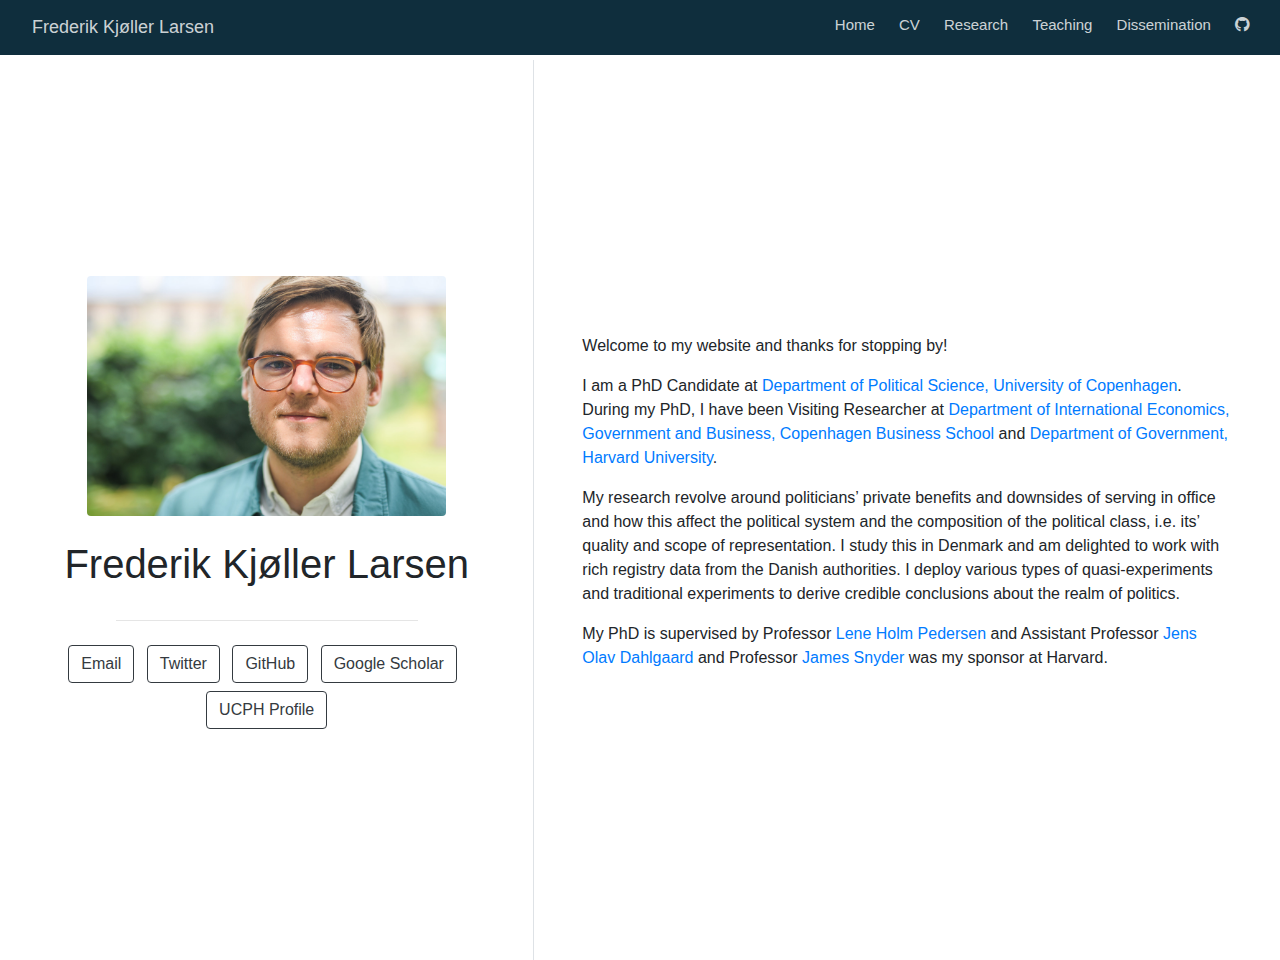
==== commit 7a31c8aa: "small changes" ====
--- a/docs/index.html
+++ b/docs/index.html
@@ -1046,11 +1046,11 @@
             href="https://politicalscience.ku.dk/">Department of
             Political Science, University of Copenhagen</a>. During my
             PhD, I have been Visiting Researcher at <a
-            href="https://gov.harvard.edu">Department of Government,
-            Harvard University</a> and <a
             href="https://www.cbs.dk/en/research/departments-and-centres/department-of-international-economics-government-and-business">Department
             of International Economics, Government and Business,
-            Copenhagen Business School</a>.</p>
+            Copenhagen Business School</a> and <a
+            href="https://gov.harvard.edu">Department of Government,
+            Harvard University</a>.</p>
             <p>My research revolve around politicians’ private benefits
             and downsides of serving in office and how this affect the
             political system and the composition of the political class,
@@ -1120,11 +1120,11 @@
               href="https://politicalscience.ku.dk/">Department of
               Political Science, University of Copenhagen</a>. During my
               PhD, I have been Visiting Researcher at <a
-              href="https://gov.harvard.edu">Department of Government,
-              Harvard University</a> and <a
               href="https://www.cbs.dk/en/research/departments-and-centres/department-of-international-economics-government-and-business">Department
               of International Economics, Government and Business,
-              Copenhagen Business School</a>.</p>
+              Copenhagen Business School</a> and <a
+              href="https://gov.harvard.edu">Department of Government,
+              Harvard University</a>.</p>
               <p>My research revolve around politicians’ private
               benefits and downsides of serving in office and how this
               affect the political system and the composition of the
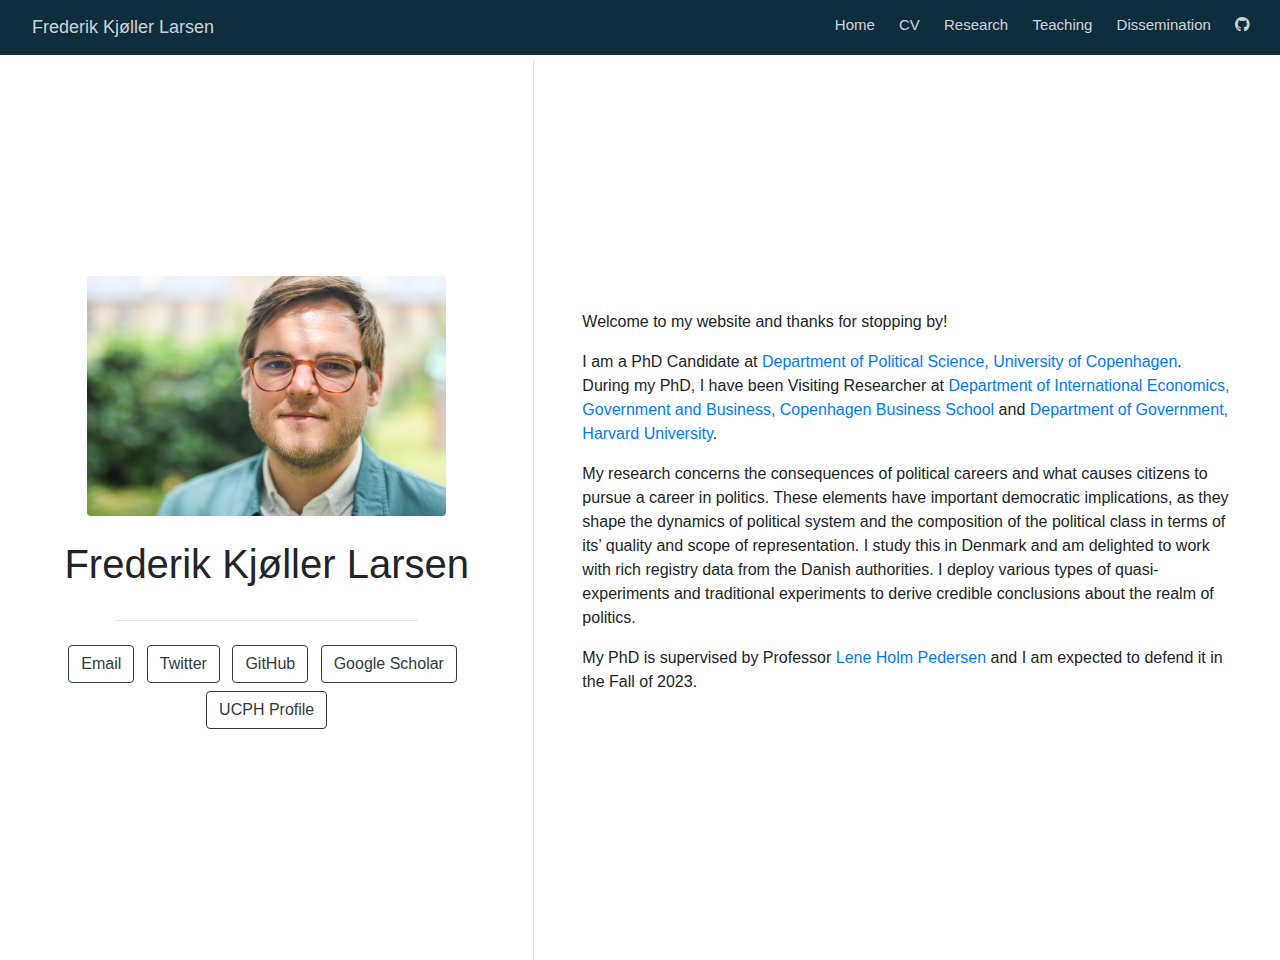
==== commit d61a49c2: "updating minor-minor stuff" ====
--- a/docs/index.html
+++ b/docs/index.html
@@ -1051,21 +1051,20 @@
             Copenhagen Business School</a> and <a
             href="https://gov.harvard.edu">Department of Government,
             Harvard University</a>.</p>
-            <p>My research revolve around politicians’ private benefits
-            and downsides of serving in office and how this affect the
-            political system and the composition of the political class,
-            i.e. its’ quality and scope of representation. I study this
-            in Denmark and am delighted to work with rich registry data
-            from the Danish authorities. I deploy various types of
+            <p>My research concerns the consequences of political
+            careers and what causes citizens to pursue a career in
+            politics. These elements have important democratic
+            implications, as they shape the dynamics of political system
+            and the composition of the political class in terms of its’
+            quality and scope of representation. I study this in Denmark
+            and am delighted to work with rich registry data from the
+            Danish authorities. I deploy various types of
             quasi-experiments and traditional experiments to derive
             credible conclusions about the realm of politics.</p>
             <p>My PhD is supervised by Professor <a
             href="https://politicalscience.ku.dk/staff/Academic_staff/?pure=en/persons/16215">Lene
-            Holm Pedersen</a> and Assistant Professor <a
-            href="https://jodahlgaard.com/">Jens Olav Dahlgaard</a> and
-            Professor <a
-            href="https://scholar.harvard.edu/jsnyder/home">James
-            Snyder</a> was my sponsor at Harvard.</p>
+            Holm Pedersen</a> and I am expected to defend it in the Fall
+            of 2023.</p>
           </div>
         </div>
       </div>
@@ -1125,22 +1124,20 @@
               Copenhagen Business School</a> and <a
               href="https://gov.harvard.edu">Department of Government,
               Harvard University</a>.</p>
-              <p>My research revolve around politicians’ private
-              benefits and downsides of serving in office and how this
-              affect the political system and the composition of the
-              political class, i.e. its’ quality and scope of
-              representation. I study this in Denmark and am delighted
-              to work with rich registry data from the Danish
-              authorities. I deploy various types of quasi-experiments
-              and traditional experiments to derive credible conclusions
-              about the realm of politics.</p>
+              <p>My research concerns the consequences of political
+              careers and what causes citizens to pursue a career in
+              politics. These elements have important democratic
+              implications, as they shape the dynamics of political
+              system and the composition of the political class in terms
+              of its’ quality and scope of representation. I study this
+              in Denmark and am delighted to work with rich registry
+              data from the Danish authorities. I deploy various types
+              of quasi-experiments and traditional experiments to derive
+              credible conclusions about the realm of politics.</p>
               <p>My PhD is supervised by Professor <a
               href="https://politicalscience.ku.dk/staff/Academic_staff/?pure=en/persons/16215">Lene
-              Holm Pedersen</a> and Assistant Professor <a
-              href="https://jodahlgaard.com/">Jens Olav Dahlgaard</a>
-              and Professor <a
-              href="https://scholar.harvard.edu/jsnyder/home">James
-              Snyder</a> was my sponsor at Harvard.</p>
+              Holm Pedersen</a> and I am expected to defend it in the
+              Fall of 2023.</p>
             </div>
         </div>
       </div>
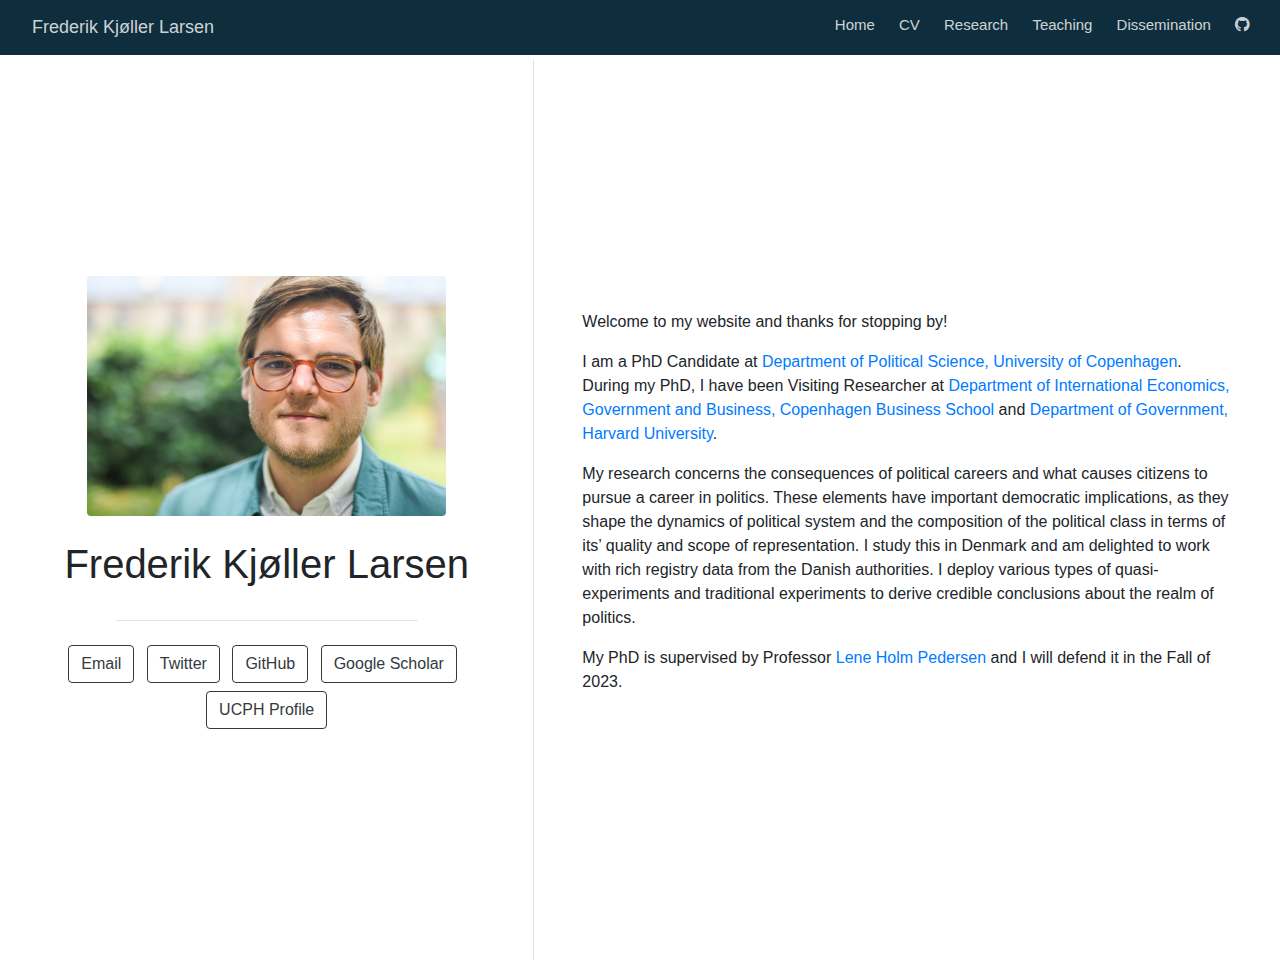
==== commit 3955e1ba: "minor changes" ====
--- a/docs/index.html
+++ b/docs/index.html
@@ -1063,8 +1063,8 @@
             credible conclusions about the realm of politics.</p>
             <p>My PhD is supervised by Professor <a
             href="https://politicalscience.ku.dk/staff/Academic_staff/?pure=en/persons/16215">Lene
-            Holm Pedersen</a> and I am expected to defend it in the Fall
-            of 2023.</p>
+            Holm Pedersen</a> and I will defend it in the Fall of
+            2023.</p>
           </div>
         </div>
       </div>
@@ -1136,8 +1136,8 @@
               credible conclusions about the realm of politics.</p>
               <p>My PhD is supervised by Professor <a
               href="https://politicalscience.ku.dk/staff/Academic_staff/?pure=en/persons/16215">Lene
-              Holm Pedersen</a> and I am expected to defend it in the
-              Fall of 2023.</p>
+              Holm Pedersen</a> and I will defend it in the Fall of
+              2023.</p>
             </div>
         </div>
       </div>
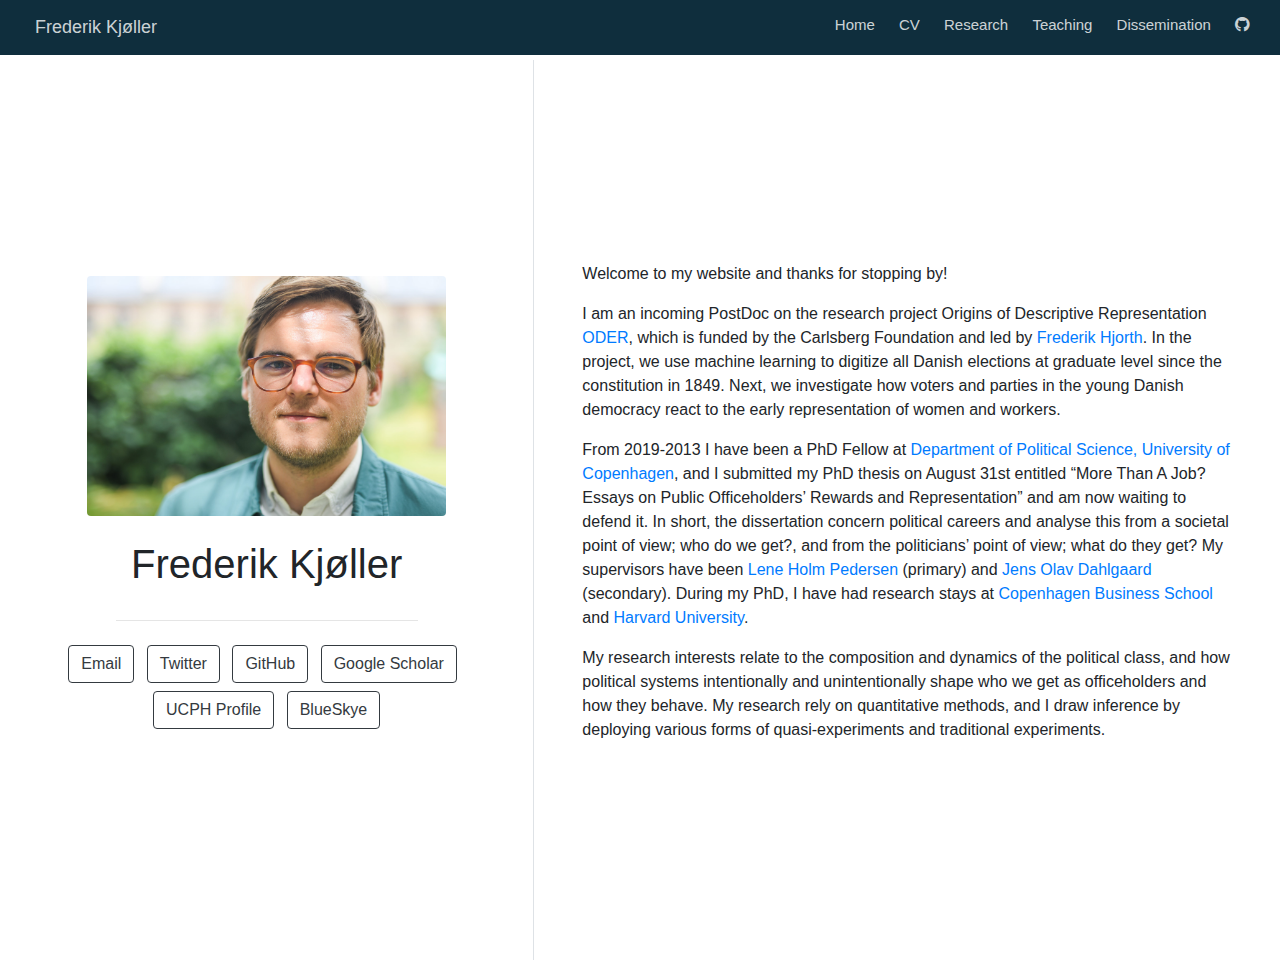
==== commit d20109e0: "a larger update" ====
--- a/docs/index.html
+++ b/docs/index.html
@@ -11,7 +11,7 @@
     <link href="https://fonts.googleapis.com/css2?family=Roboto+Slab&display=swap" rel="stylesheet">
     <style type="text/css">body {font-family: 'Roboto Slab', serif;}</style>
 
-    <title>Frederik Kjøller Larsen</title>
+    <title>Frederik Kjøller</title>
 
     
           <!--radix_placeholder_navigation_in_header-->
@@ -965,7 +965,7 @@
           <header class="header header--fixed" role="banner">
           <nav class="distill-site-nav distill-site-header">
           <div class="nav-left">
-          <a href="index.html" class="title">Frederik Kjøller Larsen</a>
+          <a href="index.html" class="title">Frederik Kjøller</a>
           </div>
           <div class="nav-right">
           <a href="index.html">Home</a>
@@ -992,7 +992,7 @@
               <img src="images/image_of_me.jpg" style="height:15rem" class="rounded">
             </div>
             <div class="p-2">
-              <h1>Frederik Kjøller Larsen</h1>
+              <h1>Frederik Kjøller</h1>
             </div>
             <hr style="width:60%;"/>
             <div class="p-2">
@@ -1033,6 +1033,13 @@
                       </button>
                     </a>
                   </li>
+                                    <li class="list-inline-item">
+                    <a href=https://bsky.app/profile/fkjoeller.bsky.social>
+                      <button type="button" class="btn btn-outline-dark mb-2">
+                        BlueSkye
+                      </button>
+                    </a>
+                  </li>
                                   </ul>
               </div>
             </div>
@@ -1042,29 +1049,40 @@
         <div class="d-flex flex-column col px-5 align-items-center align-self-center mh-100" style="overflow-y: scroll;">
           <div class="my-5" id="content">
             <p>Welcome to my website and thanks for stopping by!</p>
-            <p>I am a PhD Candidate at <a
+            <p>I am an incoming PostDoc on the research project Origins
+            of Descriptive Representation <a
+            href="https://www.carlsbergfondet.dk/en/Forskningsaktiviteter/Bevillingsstatistik/Bevillingsoversigt/CF22_0819_Frederik-Hjorth">ODER</a>,
+            which is funded by the Carlsberg Foundation and led by <a
+            href="https://fghjorth.github.io/">Frederik Hjorth</a>. In
+            the project, we use machine learning to digitize all Danish
+            elections at graduate level since the constitution in 1849.
+            Next, we investigate how voters and parties in the young
+            Danish democracy react to the early representation of women
+            and workers.</p>
+            <p>From 2019-2013 I have been a PhD Fellow at <a
             href="https://politicalscience.ku.dk/">Department of
-            Political Science, University of Copenhagen</a>. During my
-            PhD, I have been Visiting Researcher at <a
-            href="https://www.cbs.dk/en/research/departments-and-centres/department-of-international-economics-government-and-business">Department
-            of International Economics, Government and Business,
-            Copenhagen Business School</a> and <a
-            href="https://gov.harvard.edu">Department of Government,
-            Harvard University</a>.</p>
-            <p>My research concerns the consequences of political
-            careers and what causes citizens to pursue a career in
-            politics. These elements have important democratic
-            implications, as they shape the dynamics of political system
-            and the composition of the political class in terms of its’
-            quality and scope of representation. I study this in Denmark
-            and am delighted to work with rich registry data from the
-            Danish authorities. I deploy various types of
-            quasi-experiments and traditional experiments to derive
-            credible conclusions about the realm of politics.</p>
-            <p>My PhD is supervised by Professor <a
+            Political Science, University of Copenhagen</a>, and I
+            submitted my PhD thesis on August 31st entitled “More Than A
+            Job? Essays on Public Officeholders’ Rewards and
+            Representation” and am now waiting to defend it. In short,
+            the dissertation concern political careers and analyse this
+            from a societal point of view; who do we get?, and from the
+            politicians’ point of view; what do they get? My supervisors
+            have been <a
             href="https://politicalscience.ku.dk/staff/Academic_staff/?pure=en/persons/16215">Lene
-            Holm Pedersen</a> and I will defend it in the Fall of
-            2023.</p>
+            Holm Pedersen</a> (primary) and <a
+            href="https://jodahlgaard.com/">Jens Olav Dahlgaard</a>
+            (secondary). During my PhD, I have had research stays at <a
+            href="https://www.cbs.dk/en/research/departments-and-centres/department-of-international-economics-government-and-business">Copenhagen
+            Business School</a> and <a
+            href="https://gov.harvard.edu">Harvard University</a>.</p>
+            <p>My research interests relate to the composition and
+            dynamics of the political class, and how political systems
+            intentionally and unintentionally shape who we get as
+            officeholders and how they behave. My research rely on
+            quantitative methods, and I draw inference by deploying
+            various forms of quasi-experiments and traditional
+            experiments.</p>
           </div>
         </div>
       </div>
@@ -1078,7 +1096,7 @@
               <img src="images/image_of_me.jpg" style="height:15rem" class="rounded">
             </div>
             <div class="p-2 text-center">
-              <h1>Frederik Kjøller Larsen</h1>
+              <h1>Frederik Kjøller</h1>
             </div>
             <hr style="width:60%;"/>
 
@@ -1110,34 +1128,51 @@
                       UCPH Profile
                     </button>
                   </a>
+                                    <a href=https://bsky.app/profile/fkjoeller.bsky.social>
+                    <button type="button" class="list-group-item list-group-item-action my-1 rounded">
+                      BlueSkye
+                    </button>
+                  </a>
                                   </div>
               </div>
             </div>
             <div class="p pt-4 px-5">
               <p>Welcome to my website and thanks for stopping by!</p>
-              <p>I am a PhD Candidate at <a
+              <p>I am an incoming PostDoc on the research project
+              Origins of Descriptive Representation <a
+              href="https://www.carlsbergfondet.dk/en/Forskningsaktiviteter/Bevillingsstatistik/Bevillingsoversigt/CF22_0819_Frederik-Hjorth">ODER</a>,
+              which is funded by the Carlsberg Foundation and led by <a
+              href="https://fghjorth.github.io/">Frederik Hjorth</a>. In
+              the project, we use machine learning to digitize all
+              Danish elections at graduate level since the constitution
+              in 1849. Next, we investigate how voters and parties in
+              the young Danish democracy react to the early
+              representation of women and workers.</p>
+              <p>From 2019-2013 I have been a PhD Fellow at <a
               href="https://politicalscience.ku.dk/">Department of
-              Political Science, University of Copenhagen</a>. During my
-              PhD, I have been Visiting Researcher at <a
-              href="https://www.cbs.dk/en/research/departments-and-centres/department-of-international-economics-government-and-business">Department
-              of International Economics, Government and Business,
-              Copenhagen Business School</a> and <a
-              href="https://gov.harvard.edu">Department of Government,
-              Harvard University</a>.</p>
-              <p>My research concerns the consequences of political
-              careers and what causes citizens to pursue a career in
-              politics. These elements have important democratic
-              implications, as they shape the dynamics of political
-              system and the composition of the political class in terms
-              of its’ quality and scope of representation. I study this
-              in Denmark and am delighted to work with rich registry
-              data from the Danish authorities. I deploy various types
-              of quasi-experiments and traditional experiments to derive
-              credible conclusions about the realm of politics.</p>
-              <p>My PhD is supervised by Professor <a
+              Political Science, University of Copenhagen</a>, and I
+              submitted my PhD thesis on August 31st entitled “More Than
+              A Job? Essays on Public Officeholders’ Rewards and
+              Representation” and am now waiting to defend it. In short,
+              the dissertation concern political careers and analyse
+              this from a societal point of view; who do we get?, and
+              from the politicians’ point of view; what do they get? My
+              supervisors have been <a
               href="https://politicalscience.ku.dk/staff/Academic_staff/?pure=en/persons/16215">Lene
-              Holm Pedersen</a> and I will defend it in the Fall of
-              2023.</p>
+              Holm Pedersen</a> (primary) and <a
+              href="https://jodahlgaard.com/">Jens Olav Dahlgaard</a>
+              (secondary). During my PhD, I have had research stays at
+              <a
+              href="https://www.cbs.dk/en/research/departments-and-centres/department-of-international-economics-government-and-business">Copenhagen
+              Business School</a> and <a
+              href="https://gov.harvard.edu">Harvard University</a>.</p>
+              <p>My research interests relate to the composition and
+              dynamics of the political class, and how political systems
+              intentionally and unintentionally shape who we get as
+              officeholders and how they behave. My research rely on
+              quantitative methods, and I draw inference by deploying
+              various forms of quasi-experiments and traditional
+              experiments.</p>
             </div>
         </div>
       </div>
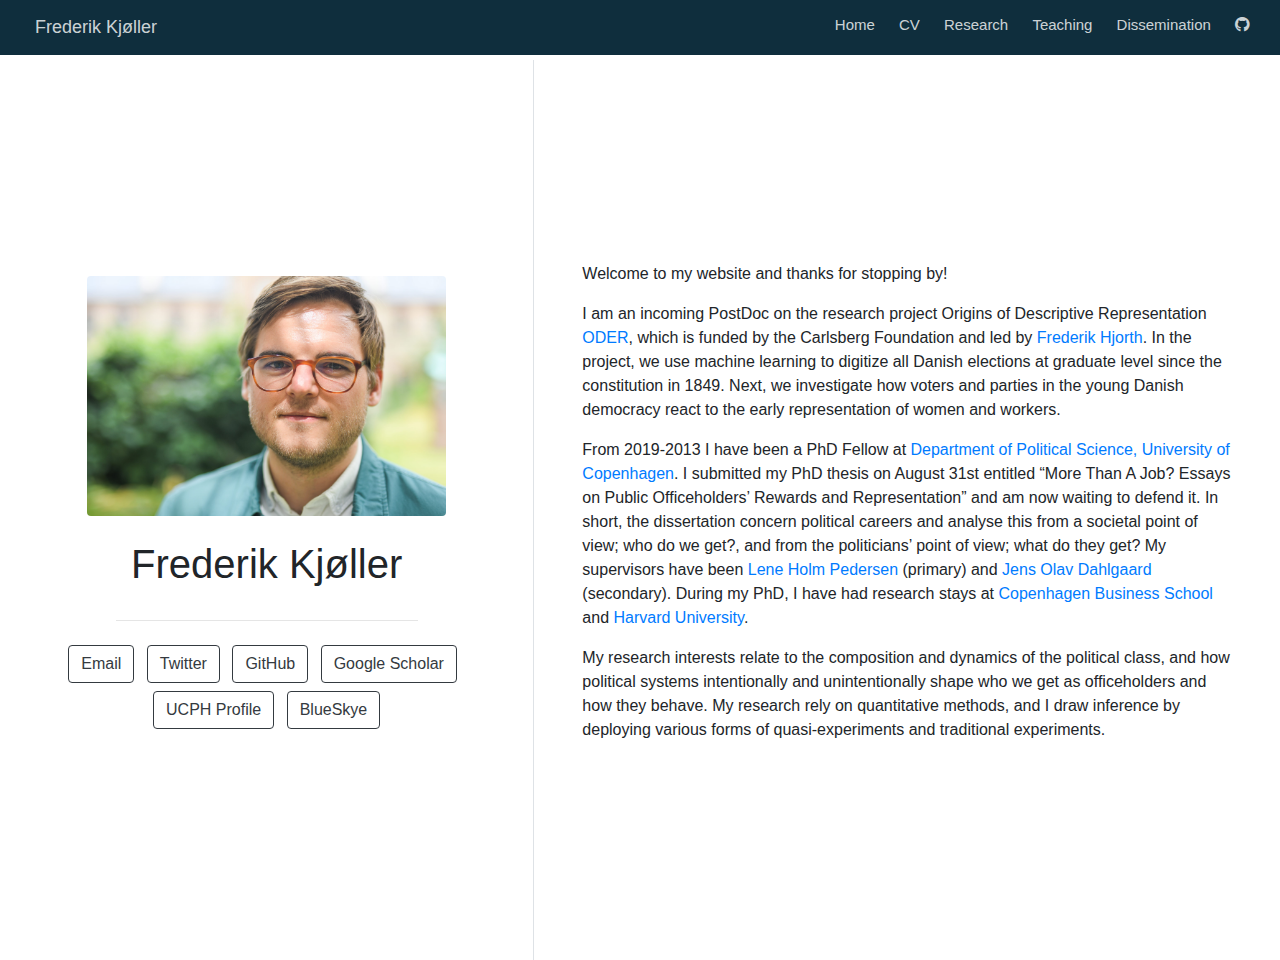
==== commit 404bd578: "slåfejl" ====
--- a/docs/index.html
+++ b/docs/index.html
@@ -1061,14 +1061,13 @@
             and workers.</p>
             <p>From 2019-2013 I have been a PhD Fellow at <a
             href="https://politicalscience.ku.dk/">Department of
-            Political Science, University of Copenhagen</a>, and I
-            submitted my PhD thesis on August 31st entitled “More Than A
-            Job? Essays on Public Officeholders’ Rewards and
-            Representation” and am now waiting to defend it. In short,
-            the dissertation concern political careers and analyse this
-            from a societal point of view; who do we get?, and from the
-            politicians’ point of view; what do they get? My supervisors
-            have been <a
+            Political Science, University of Copenhagen</a>. I submitted
+            my PhD thesis on August 31st entitled “More Than A Job?
+            Essays on Public Officeholders’ Rewards and Representation”
+            and am now waiting to defend it. In short, the dissertation
+            concern political careers and analyse this from a societal
+            point of view; who do we get?, and from the politicians’
+            point of view; what do they get? My supervisors have been <a
             href="https://politicalscience.ku.dk/staff/Academic_staff/?pure=en/persons/16215">Lene
             Holm Pedersen</a> (primary) and <a
             href="https://jodahlgaard.com/">Jens Olav Dahlgaard</a>
@@ -1150,7 +1149,7 @@
               representation of women and workers.</p>
               <p>From 2019-2013 I have been a PhD Fellow at <a
               href="https://politicalscience.ku.dk/">Department of
-              Political Science, University of Copenhagen</a>, and I
+              Political Science, University of Copenhagen</a>. I
               submitted my PhD thesis on August 31st entitled “More Than
               A Job? Essays on Public Officeholders’ Rewards and
               Representation” and am now waiting to defend it. In short,
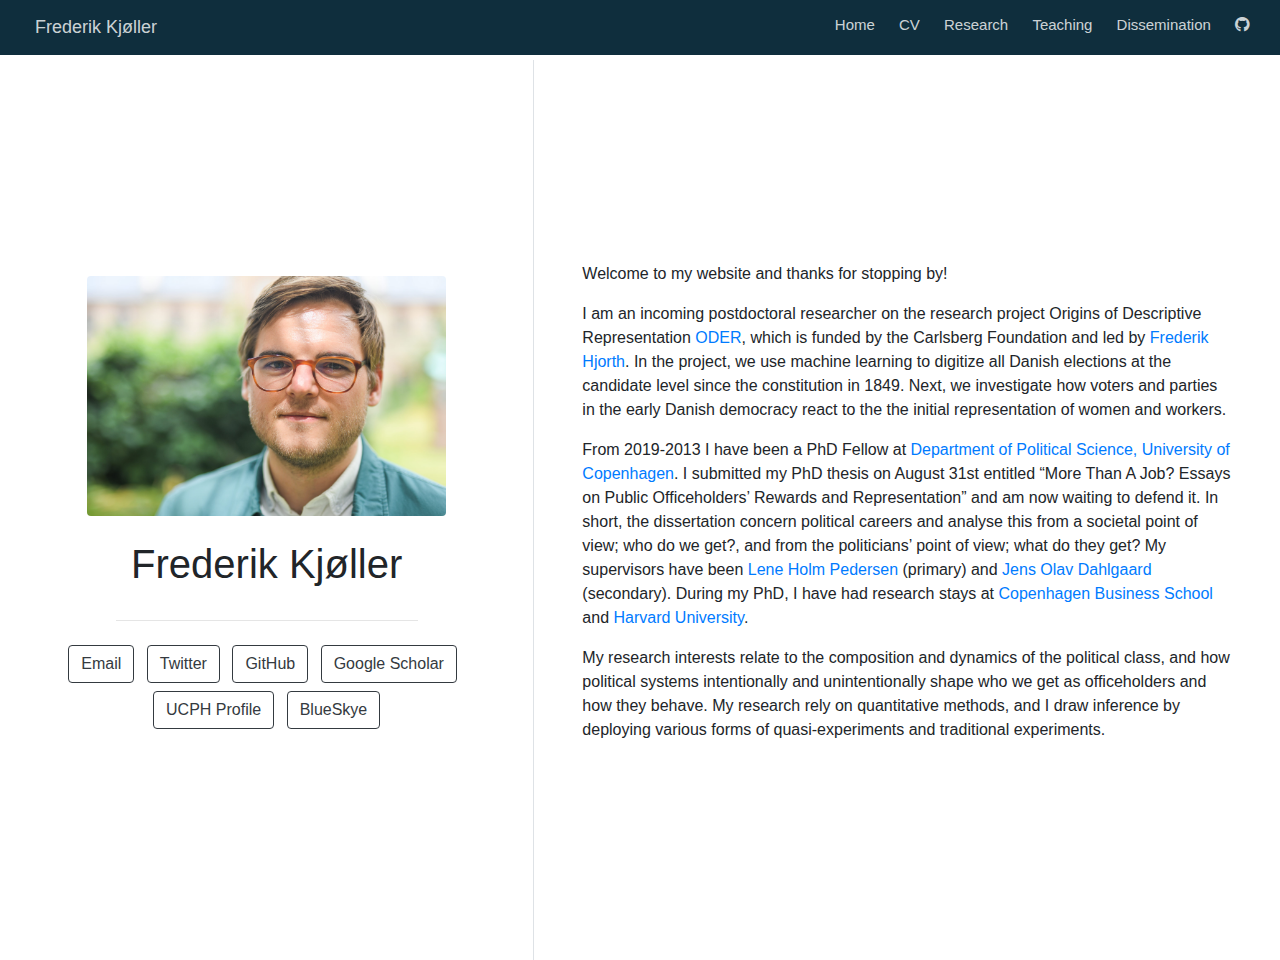
==== commit e39c0593: "stavefejl" ====
--- a/docs/index.html
+++ b/docs/index.html
@@ -1049,16 +1049,16 @@
         <div class="d-flex flex-column col px-5 align-items-center align-self-center mh-100" style="overflow-y: scroll;">
           <div class="my-5" id="content">
             <p>Welcome to my website and thanks for stopping by!</p>
-            <p>I am an incoming PostDoc on the research project Origins
-            of Descriptive Representation <a
+            <p>I am an incoming postdoctoral researcher on the research
+            project Origins of Descriptive Representation <a
             href="https://www.carlsbergfondet.dk/en/Forskningsaktiviteter/Bevillingsstatistik/Bevillingsoversigt/CF22_0819_Frederik-Hjorth">ODER</a>,
             which is funded by the Carlsberg Foundation and led by <a
             href="https://fghjorth.github.io/">Frederik Hjorth</a>. In
             the project, we use machine learning to digitize all Danish
-            elections at graduate level since the constitution in 1849.
-            Next, we investigate how voters and parties in the young
-            Danish democracy react to the early representation of women
-            and workers.</p>
+            elections at the candidate level since the constitution in
+            1849. Next, we investigate how voters and parties in the
+            early Danish democracy react to the the initial
+            representation of women and workers.</p>
             <p>From 2019-2013 I have been a PhD Fellow at <a
             href="https://politicalscience.ku.dk/">Department of
             Political Science, University of Copenhagen</a>. I submitted
@@ -1137,16 +1137,16 @@
             </div>
             <div class="p pt-4 px-5">
               <p>Welcome to my website and thanks for stopping by!</p>
-              <p>I am an incoming PostDoc on the research project
-              Origins of Descriptive Representation <a
+              <p>I am an incoming postdoctoral researcher on the
+              research project Origins of Descriptive Representation <a
               href="https://www.carlsbergfondet.dk/en/Forskningsaktiviteter/Bevillingsstatistik/Bevillingsoversigt/CF22_0819_Frederik-Hjorth">ODER</a>,
               which is funded by the Carlsberg Foundation and led by <a
               href="https://fghjorth.github.io/">Frederik Hjorth</a>. In
               the project, we use machine learning to digitize all
-              Danish elections at graduate level since the constitution
-              in 1849. Next, we investigate how voters and parties in
-              the young Danish democracy react to the early
-              representation of women and workers.</p>
+              Danish elections at the candidate level since the
+              constitution in 1849. Next, we investigate how voters and
+              parties in the early Danish democracy react to the the
+              initial representation of women and workers.</p>
               <p>From 2019-2013 I have been a PhD Fellow at <a
               href="https://politicalscience.ku.dk/">Department of
               Political Science, University of Copenhagen</a>. I
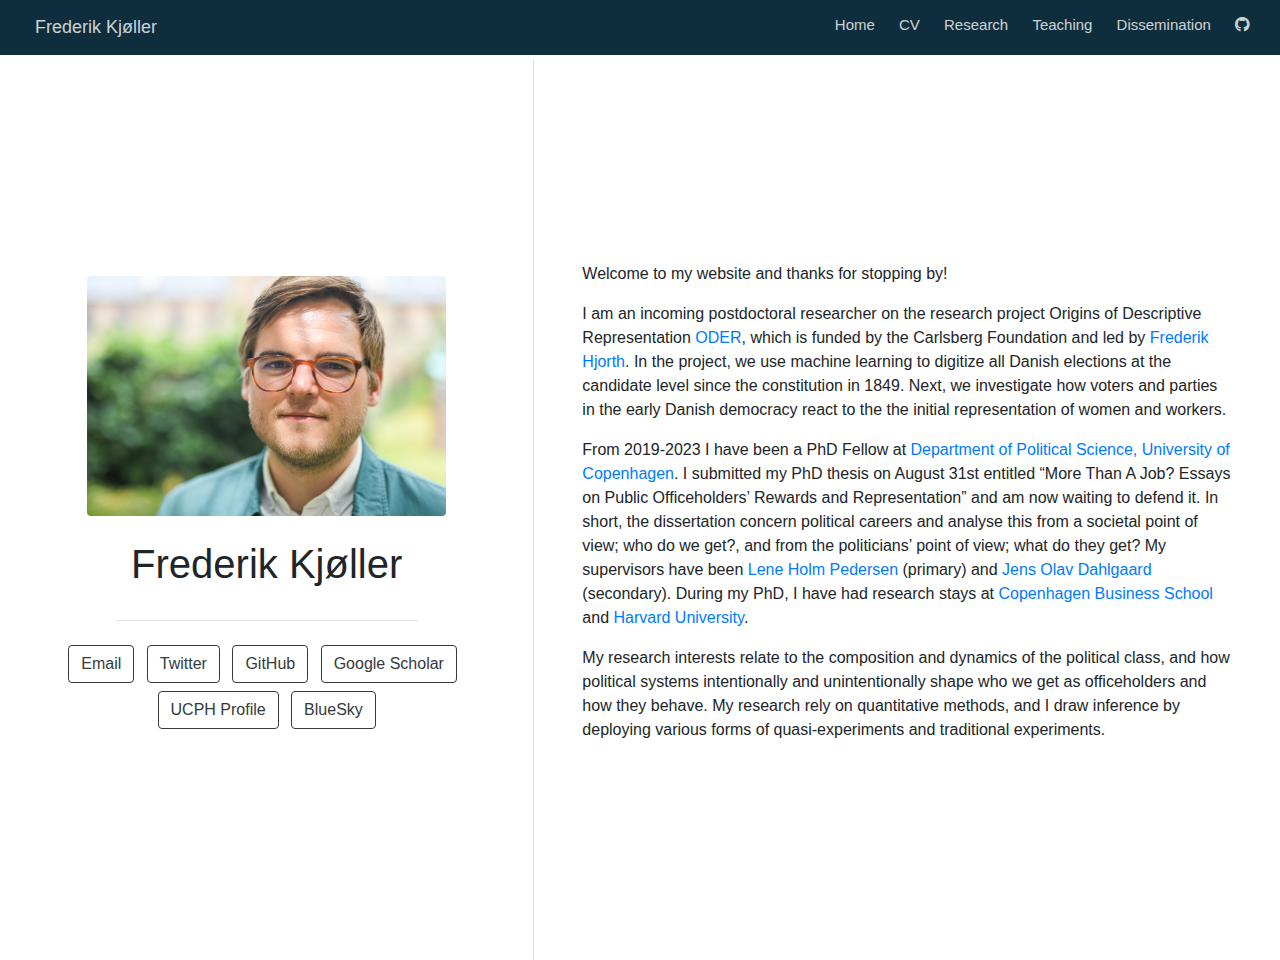
==== commit c857315f: "stavefejl" ====
--- a/docs/index.html
+++ b/docs/index.html
@@ -1036,7 +1036,7 @@
                                     <li class="list-inline-item">
                     <a href=https://bsky.app/profile/fkjoeller.bsky.social>
                       <button type="button" class="btn btn-outline-dark mb-2">
-                        BlueSkye
+                        BlueSky
                       </button>
                     </a>
                   </li>
@@ -1059,7 +1059,7 @@
             1849. Next, we investigate how voters and parties in the
             early Danish democracy react to the the initial
             representation of women and workers.</p>
-            <p>From 2019-2013 I have been a PhD Fellow at <a
+            <p>From 2019-2023 I have been a PhD Fellow at <a
             href="https://politicalscience.ku.dk/">Department of
             Political Science, University of Copenhagen</a>. I submitted
             my PhD thesis on August 31st entitled “More Than A Job?
@@ -1129,7 +1129,7 @@
                   </a>
                                     <a href=https://bsky.app/profile/fkjoeller.bsky.social>
                     <button type="button" class="list-group-item list-group-item-action my-1 rounded">
-                      BlueSkye
+                      BlueSky
                     </button>
                   </a>
                                   </div>
@@ -1147,7 +1147,7 @@
               constitution in 1849. Next, we investigate how voters and
               parties in the early Danish democracy react to the the
               initial representation of women and workers.</p>
-              <p>From 2019-2013 I have been a PhD Fellow at <a
+              <p>From 2019-2023 I have been a PhD Fellow at <a
               href="https://politicalscience.ku.dk/">Department of
               Political Science, University of Copenhagen</a>. I
               submitted my PhD thesis on August 31st entitled “More Than
